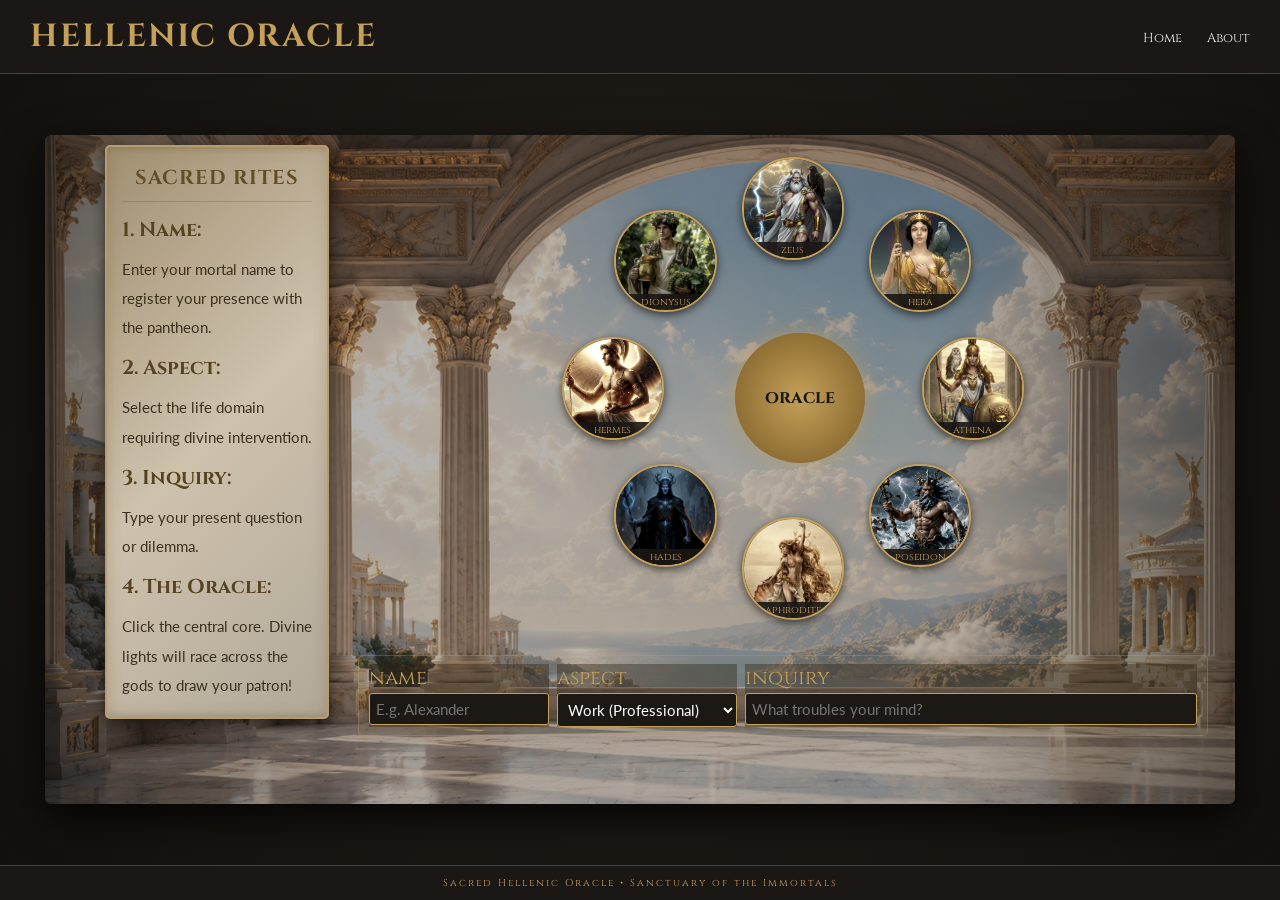
==== index.html @ efb9516e "Fifth commit: About and index.html in root" ====
<!DOCTYPE html>
<html lang="en">

<head>
    <meta charset="UTF-8">
    <meta name="viewport" content="width=device-width, initial-scale=1.0">
    <title>Hellenic Oracle | Sanctuary</title>
    <link href="https://fonts.googleapis.com/css2?family=Cinzel:wght@400;700&family=Lato:wght@300;400;700&display=swap" rel="stylesheet">
    <link rel="stylesheet" href="../css/style.css">
</head>

<body>
    <div id="lightning-overlay"></div>
    <div class="site-wrapper">

        <header>
    <div class="header-container">
        <h1><a href="index.html" class="home-link">Hellenic Oracle</a></h1>
        
        <div class="menu-toggle" id="menu-toggle">
            ☰
        </div>

        <nav id="nav-menu">
            <ul>
                <li><a href="index.html">Home</a></li>
                <li><a href="about.html">About</a></li>
            </ul>
        </nav>
    </div>
</header>

        <main class="main-sanctuary container">
            <div class="slide-container" id="slide-home">
                <div class="oracle-content" id="oracle-main-view">
                    <div class="sidebar-papyrus">
                        <div class="papyrus-scroll-inner">
                            <h3>Sacred Rites</h3>
                            <p><strong>1. Name:</p></strong> Enter your mortal name to register your presence with the pantheon.</p>
                            <p><strong>2. Aspect:</p></strong> Select the life domain requiring divine intervention.</p>
                            <p><strong>3. Inquiry:</p></strong> Type your present question or dilemma.</p>
                            <p><strong>4. The Oracle:</p></strong> Click the central core. Divine lights will race across the gods to draw your patron!</p>
                        </div>
                    </div>

                    <div class="workspace">
                        <div class="circle-container" id="gods-circle">
                            <div class="oracle-center" onclick="invokeOracle()">
                                <span>oracle</span>
                            </div>
                        </div>

                        <div class="oracle-form">
                            <div class="form-group">
                                <label>name</label>
                                <input type="text" id="seeker-name" placeholder="E.g. Alexander">
                            </div>
                            <div class="form-group">
                                <label>aspect</label>
                                <select id="seeker-aspect">
                                    <option value="Work">Work (Professional)</option>
                                    <option value="Studies">Education (Studies)</option>
                                    <option value="Relationship">Relationship (Romance)</option>
                                    <option value="Health">Health (Vitality)</option>
                                    <option value="Family">Family (Home)</option>
                                    <option value="Decision">Other Decisions</option>
                                </select>
                            </div>
                            <div class="form-group">
                                <label>inquiry</label>
                                <input type="text" id="seeker-query" placeholder="What troubles your mind?">
                            </div>
                        </div>
                    </div>
                </div>

                <div class="result-view" id="result-view" style="display: none;">
                    <div class="god-full-body">
                        <img id="result-img" src="" alt="Drawn God Marble Statue">
                    </div>
                    <div class="result-text">
                        <h3 id="result-aspect" style="font-size: 14px; color: var(--accent-gold); margin-bottom: 4px; font-family: 'Cinzel';"></h3>
                        <h2 id="result-god-name" style="font-size: 28px;">Zeus</h2>
                        <p class="description" id="result-god-desc"></p>
                        <div class="verdict">
                            <p><strong id="res-name"></strong>, regarding your query about <span id="res-domain-tag" style="color:var(--mythic-gold);"></span> ("<span id="res-query"></span>"):</p>
                            <p id="res-response" style="margin-top: 10px; color: #ffffff;"></p>
                        </div>
                        <button onclick="resetOracle()" class="btn-olympus" style="margin-top: 15px;">Consult Again</button>
                    </div>
                </div>
            </div>
        </main>

        <footer>
            Sacred Hellenic Oracle &bull; Sanctuary of the Immortals
        </footer>
    </div>

    <script src="../script.js"></script>
</body>
</html>
---- css/style.css ----
:root {
    --bg-midnight: #1a1714;
    --marble-white: #f5f2eb;
    --mythic-gold: #c5a059;
    --accent-gold: #e2c073;
    --shadow-grey: #2b2520;
}

::-webkit-scrollbar {
    display: none;
}

* {
    -ms-overflow-style: none;  
    scrollbar-width: none; 
}

* { box-sizing: border-box; margin: 0; padding: 0; }

body {
    background-color: #12100d;
    color: var(--marble-white);
    font-family: 'Lato', sans-serif;
    min-height: 100vh;
    display: flex;
    flex-direction: column;
    overflow-x: hidden;
}

.site-wrapper {
    width: 100%;
    min-height: 100vh;
    display: flex;
    flex-direction: column;
    background: radial-gradient(circle at center, #231f1a 0%, #12100d 100%);
}

header {
    width: 100%;
    background-color: var(--bg-midnight);
    border-bottom: 1px solid rgba(197, 160, 89, 0.3);
    z-index: 100;
    display: flex;
    justify-content: center;
    position: relative;
}

.header-container {
    width: 100%;
    max-width: 1500px; 
    padding: clamp(10px, 2vh, 15px) clamp(15px, 4vw, 30px);
    display: flex;
    justify-content: space-between;
    align-items: center;
}

header h1 a {
    color: var(--mythic-gold);
    text-decoration: none;
    font-family: 'Cinzel', serif;
    font-size: inherit;
    letter-spacing: inherit;
    transition: color 0.3s;
}

header h1 a:hover {
    color: var(--accent-gold); 
}

.menu-toggle {
    display: none;
    font-size: 26px;
    color: var(--mythic-gold);
    cursor: pointer;
    user-select: none;
}

nav ul { display: flex; list-style: none; gap: clamp(15px, 3vw, 25px); }
nav a {
    color: var(--marble-white);
    text-decoration: none;
    font-family: 'Cinzel', serif;
    font-size: clamp(11px, 1.4vw, 13px);
    transition: color 0.3s;
}
nav a:hover { color: var(--mythic-gold); }

.main-sanctuary {
    flex: 1;
    width: 100%;
    display: flex;
    align-items: center;
    justify-content: center;
    padding: clamp(5px, 1.5vh, 15px);
    overflow: hidden;
}

.slide-container {
    width: 95%;
    max-width: 1450px;
    aspect-ratio: 16/9;
    height: auto;
    min-height: 580px;
    max-height: 82vh;
    display: flex;
    align-items: center;
    flex-direction: column;
    margin: 0 auto;
    background-image: linear-gradient(90deg, rgba(18, 16, 13, 0.6) 0%, rgba(18, 16, 13, 0.3) 25%, rgba(18, 16, 13, 0.3) 75%, rgba(18, 16, 13, 0.6) 100%), url('../img/altar.png');
    background-size: cover;
    background-position: center;
    background-repeat: no-repeat;
    border-radius: 6px;
    box-shadow: 0 15px 40px rgba(0,0,0,0.8);
    position: relative;
    overflow-y: auto;
    overflow-x: hidden;
    display: flex;
    flex-direction: column;
    border: none;
}

#lightning-overlay {
    position: fixed;
    top: 0; left: 0; width: 100%; height: 100%;
    background: #ffffff;
    z-index: 9999;
    opacity: 0;
    pointer-events: none;
}

.flash-active {
    animation: mystic-lightning 0.7s cubic-bezier(0.1, 0.8, 0.3, 1);
}

@keyframes mystic-lightning {
    0% { opacity: 0; }
    10% { opacity: 0.9; }
    20% { opacity: 0.2; }
    45% { opacity: 1; }
    70% { opacity: 0.4; }
    100% { opacity: 0; }
}

h1, h2, h3 {
    font-family: 'Cinzel', serif;
    color: var(--mythic-gold);
    text-transform: uppercase;
    letter-spacing: 2px;
}

p, label { color: #dcd6cd; }

.oracle-content {
    display: grid;
    grid-template-columns: 272px 1fr;
    height: 100%;
    width: 100%;
    align-items: start;
    justify-items: start; 
    padding: 10px 10px 1px 12px; 
    gap: 12px;
}

.sidebar-papyrus {
    height: auto; 
    min-height: calc(35% - 3px); 
    margin: 0;
    margin-left: 48px;
    background: linear-gradient(135deg, #a19071 0%, #cec2ad 50%, #b1a898 100%);
    border-radius: 5px;
    padding: 11px 15px;
    color: #2b2316;
    box-shadow: inset 0 0 15px rgba(112, 85, 50, 0.3), 0 5px 15px rgba(0,0,0,0.6);
    border: 2px solid #b59b6d;
    display: flex;
    flex-direction: column;
    justify-content: flex-start;
    position: relative;
}

.sidebar-papyrus::before, .sidebar-papyrus::after {
    content: '';
    position: absolute;
    left: 0; right: 0;
    height: 6px;
    background: linear-gradient(to bottom, rgba(112,85,50,0.15), transparent);
    pointer-events: none;
}
.sidebar-papyrus::before { top: 0; border-radius: 5px 5px 0 0; }
.sidebar-papyrus::after { bottom: 0; background: linear-gradient(to top, rgba(112,85,50,0.15), transparent); border-radius: 0 0 5px 5px; }

.papyrus-scroll-inner {
    font-family: 'Lato', sans-serif;
    font-size: clamp(15px, 1.1vw, 11.5px);
    line-height: 1.95;
    color: #3b301e;
}

.papyrus-scroll-inner h3 {
    font-family: 'Cinzel', serif;
    font-size: clamp(20px, 1.3vw, 13px);
    color: #634d26;
    margin-bottom: 8px;
    text-align: center;
    letter-spacing: 1px;
    border-bottom: 1px solid rgba(112, 85, 50, 0.3);
    padding-bottom: 4px;
}

.papyrus-scroll-inner p {
    color: #4a3c26;
    margin-bottom: 6px;
}

.papyrus-scroll-inner strong {
    font-family: 'Cinzel', serif;
    font-size: clamp(20px, 1vw, 10.5px);
    color: #574321;
}

.workspace {
    display: block;
    flex-direction: column;
    align-items: center;
    justify-content: center;
    gap: 6px;
    height: 100%;
    width: 100%;
    max-width: none;
    margin: 0 auto;
    padding: 0;
    position: relative;
    z-index: 2;
    background-color: transparent;
    
}

.circle-container {
    position: relative;
    width: 275px;       
    height: 275px;      
    max-width: 275px; 
    max-height: 275px;
    margin: 0 auto 5px auto; 
    flex-shrink: 0;     
}

.oracle-center {
    position: absolute;
    top: 92%; left: 56%;
    transform: translate(-50%, -50%);
    width: clamp(130px, 9vw, 100px); 
    height: clamp(130px, 9vw, 100px);
    background: radial-gradient(circle, var(--mythic-gold), #785a25);
    border-radius: 50%;
    display: flex;
    align-items: center;
    justify-content: center;
    z-index: 5;
    cursor: pointer;
    box-shadow: 0 0 20px rgba(197, 160, 89, 0.6);
    transition: transform 0.3s;
}

.oracle-center:hover { transform: translate(-50%, -50%) scale(1.08); }
.oracle-center span { font-family: 'Cinzel', serif; font-weight: bold; color: #1a1714; font-size: clamp(18px, 1.2vw, 11px); text-align: center; }

.god-node {
    position: absolute;
    width: clamp(90px, 8vw, 110px);
    height: clamp(90px, 8vw, 110px);
    border-radius: 50%;
    border: 2px solid var(--mythic-gold);
    overflow: hidden;
    background: var(--shadow-grey);
    transition: all 0.3s ease;
    text-align: center;
    box-shadow: 0 3px 8px rgba(0,0,0,0.6);
}

.god-node img { 
    width: 100%; 
    height: 100%; 
    object-fit: cover; 
    filter: grayscale(30%) contrast(110%);
}

.god-node span { 
    position: absolute; bottom: 0px; left: -10px; right: -10px;
    font-size: clamp(10px, 0.95vw, 9px); font-family: 'Cinzel'; color: var(--mythic-gold);
    background: rgba(26, 23, 20, 0.9);
    padding: 1px 0;
}

.node-active {
    filter: grayscale(0%);
    transform: scale(1.15);
    border-color: #ffffff;
    box-shadow: 0 0 20px #ffffff, 0 0 10px var(--mythic-gold);
    z-index: 10;
}
.node-active img { filter: grayscale(0%) contrast(120%); }

.oracle-form {
    width: 100%;
    max-width: 850px;
    display: grid;
    grid-template-columns: 180px 180px 1fr;
    gap: clamp(6px, 1vw, 8px);
    background: rgba(202, 164, 75, 0.04);
    padding: clamp(6px, 1.2vh, 8px) clamp(8px, 1.2vw, 10px);
    border-radius: 5px;
    border: 1px solid rgba(197, 160, 89, 0.3);
    margin-left: auto;
    margin-right: auto;
    margin-top: 235px;
    position: relative;
    z-index: 5; 
}

.form-group { display: flex; flex-direction: column; background: rgba(48, 37, 20, 0.40);}
.form-group label { font-size: clamp(20px, 1.05vw, 10px); font-family: 'Cinzel'; margin-bottom: 2px; color: var(--mythic-gold); }
.form-group input, .form-group select {
    background: #1c1814;
    border: 1px solid var(--mythic-gold);
    padding: clamp(4px, 0.8vh, 6px) clamp(5px, 0.8vw, 6px);
    color: white;
    border-radius: 3px;
    font-family: 'Lato', sans-serif;
    font-size: clamp(15px, 1.1vw, 11px);
}

.result-view {
    display: none;
    grid-template-columns: clamp(460px, 32vw, 320px) 1fr;
    height: 100%;
    padding: clamp(20px, 3.5vh, 0px);
    z-index: 10;
    position: relative !important;
    top: 0; left: 0; 
    width: 100% !important; height: 100%;
    min-height: auto !important; 
    flex-direction: column !important;
    align-items: center !important;
    padding: 20 px 15px !important; 
    background: rgba(18, 16, 13, 0.75);
    overflow-y: visible;
    gap: 15px;
    
}

.god-full-body {
    height: 100%;
    display: flex;
    align-items: center;
    justify-content: center;
}

.god-full-body img {
    height: 380px;
    width: 280px;
    max-height: 85%;
    filter: drop-shadow(0 0 15px rgba(197, 160, 89, 0.3)) contrast(110%);
    border-radius: 5px;
    object-fit: cover;
    border: 1px solid rgba(197, 160, 89, 0.3);
}

.result-text {
    display: flex;
    flex-direction: column;
    justify-content: center;
    padding-left: clamp(15px, 2.5vw, 20px);
}


.res-aspect-title { font-size: clamp(12px, 1.4vw, 14px); color: var(--accent-gold); margin-bottom: 4px; font-family: 'Cinzel'; }
.result-text h2 { font-size: clamp(22px, 3vw, 28px); margin-bottom: 4px; }
.result-text .description { font-style: italic; color: var(--accent-gold); margin-bottom: 10px; font-size: clamp(11.5px, 1.3vw, 13px); line-height: 1.35; }
.result-text .verdict { 
    background: rgba(197, 160, 89, 0.1); 
    padding: clamp(10px, 1.5vh, 12px); 
    border-left: 4px solid var(--mythic-gold); 
    border-radius: 0 5px 5px 0;
    font-size: clamp(11.5px, 1.3vw, 13px);
    line-height: 1.4;
}

.res-resp-text { margin-top: clamp(8px, 1.2vh, 10px); color: #ffffff; }

.btn-olympus {
    padding: clamp(5px, 0.9vh, 6px) clamp(12px, 2vw, 16px);
    background: var(--mythic-gold);
    border: none;
    color: #1a1714;
    font-family: 'Cinzel';
    font-weight: bold;
    cursor: pointer;
    border-radius: 3px;
    transition: 0.3s;
    font-size: clamp(11px, 1.2vw, 12px);
}
.btn-reset-custom { margin-top: clamp(12px, 2vh, 15px); width: fit-content; }
.btn-olympus:hover { background: var(--accent-gold); box-shadow: 0 0 10px var(--mythic-gold); }

.slide-about-container {
    height: auto;
    min-height: clamp(620px, 78vh, 600px);
    background-image: linear-gradient(rgba(18, 16, 13, 0.85), rgba(18, 16, 13, 0.85)), url('../img/altar.png');
    background-size: cover;
    background-position: center center;
    background-repeat: no-repeat;
}

.about-view {
    padding: clamp(20px, 3.5vh, 30px) clamp(25px, 4vw, 35px);
    text-align: center;
    z-index: 5;
    margin: auto;
    width: 100%;
    
}

.about-icon { font-size: clamp(26px, 3.5vw, 30px); color: var(--mythic-gold); margin-bottom: 10px; }
.about-view h2 { font-size: clamp(24px, 3.2vw, 28px); margin-bottom: 10px; }
.about-view p { max-width: 650px; margin: 0 auto 15px; font-size: clamp(12.5px, 1.4vw, 14px); line-height: 1.45; }

.about-grid {
    display: grid;
    grid-template-columns: repeat(3, 1fr);
    gap: clamp(8px, 1.5vw, 10px);
    margin-top: 15px;
}

.about-card {
    padding: clamp(8px, 1.5vh, 10px);
    border: 1px solid rgba(197, 160, 89, 0.3);
    background: rgba(245, 242, 235, 0.03);
    border-radius: 5px;
}

.about-card-title { color: var(--mythic-gold); font-family: 'Cinzel'; margin-bottom: 6px; font-size: clamp(12px, 1.3vw, 13.5px); }
.about-card-text { font-size: clamp(11px, 1.2vw, 12.5px); }

.btn-about-return { display: inline-block; margin-top: clamp(15px, 2.5vh, 20px); text-decoration: none; }

footer {
    width: 100%;
    padding: clamp(8px, 1.5vh, 10px) clamp(0px, 4vw, 0px);
    border-top: 1px solid rgba(197, 160, 89, 0.3);
    text-align: center;
    font-size: clamp(10px, 1.1vw, 10px);
    font-family: 'Cinzel', serif;
    letter-spacing: 2px;
    background-color: var(--bg-midnight);
    color: var(--mythic-gold);
}

@media (max-width: 900px) {
    .menu-toggle { 
        display: block !important; 
        cursor: pointer;
        z-index: 10001;
    }
    
    nav {
        position: absolute;
        top: 100%; 
        left: 0; 
        width: 100%;
        background-color: var(--bg-midnight);
        border-bottom: 1px solid rgba(197, 160, 89, 0.3);
        max-height: 0; 
        overflow: hidden;
        transition: max-height 0.3s ease-in-out;
        box-shadow: 0 10px 20px rgba(0,0,0,0.5);
        z-index: 9999;
    }

    nav.active { 
        max-height: 200px; 
        overflow: visible !important;
    }

    nav ul {
        display: flex;
        flex-direction: column;
        align-items: center;
        width: 100%;
        padding: 15px 0;
        gap: 12px;
        list-style: none;
    }

    nav li {
        width: 100%;
        text-align: center;
    }

    nav a {
        display: block;
        width: 100%;
        padding: 8px 0;
        font-size: 16px; 
        color: var(--marble-white);
        pointer-events: auto;
    }

    nav a:hover {
        color: var(--mythic-gold);
    }

    .slide-container, .slide-about-container {
        height: auto !important;
        min-height: 100vh !important;
        max-height: none !important;
        aspect-ratio: unset !important;
        padding: 20px 10px !important;
        overflow-y: visible !important;
        
    }

    .main-sanctuary {
        height: auto;
        overflow-y: auto;
        align-items: flex-start;
    }

    .oracle-content {
        display: flex;
        flex-direction: column; 
        align-items: center;
        width: 100%;
        height: auto;
        padding: 0;
        gap: 15px;
    }

    .sidebar-papyrus {
        width: 100%;
        margin: 0;
        height: auto;
        min-height: auto;
        padding: 15px;
    }

    .workspace {
        width: 100%;
        height: auto;
        padding: 0;
        gap: 15px;
    }

    .oracle-form {
        position: relative;
        display: grid;
        grid-template-columns: 1fr;
        top: 10px;          
        width: 100%;
        gap: 10px;
        margin-bottom: 10px;
    }

    .circle-container {
        width: 240px;
        height: 240px;
        max-width: 240px;
        max-height: 240px;
        margin: 10px auto;
    }

    .result-view {
        display: none; 
    }

    .result-view[style*="display: grid"], 
    .result-view[style*="display: flex"] {
        display: flex !important;
        position: relative !important;
        width: 100% !important;
        height: auto !important;
        min-height: auto !important;
        flex-direction: column !important; 
        align-items: center !important;
        padding: 20px 15px !important;
        background: rgba(18, 16, 13, 0.75) !important;
        overflow-y: visible !important;
        gap: 20px !important;
    }

    .god-full-body { 
        height: auto; 
        width: 100%;
        display: flex;
        justify-content: center;
    }

    .god-full-body img {
        height: 260px;
        width: 200px;
    }

    .result-text { 
        padding-left: 0; 
        margin-top: 15px; 
        text-align: center;
    }

    .about-grid {
        grid-template-columns: 1fr; 
    }

    .about-view { padding: 20px 15px; }
}
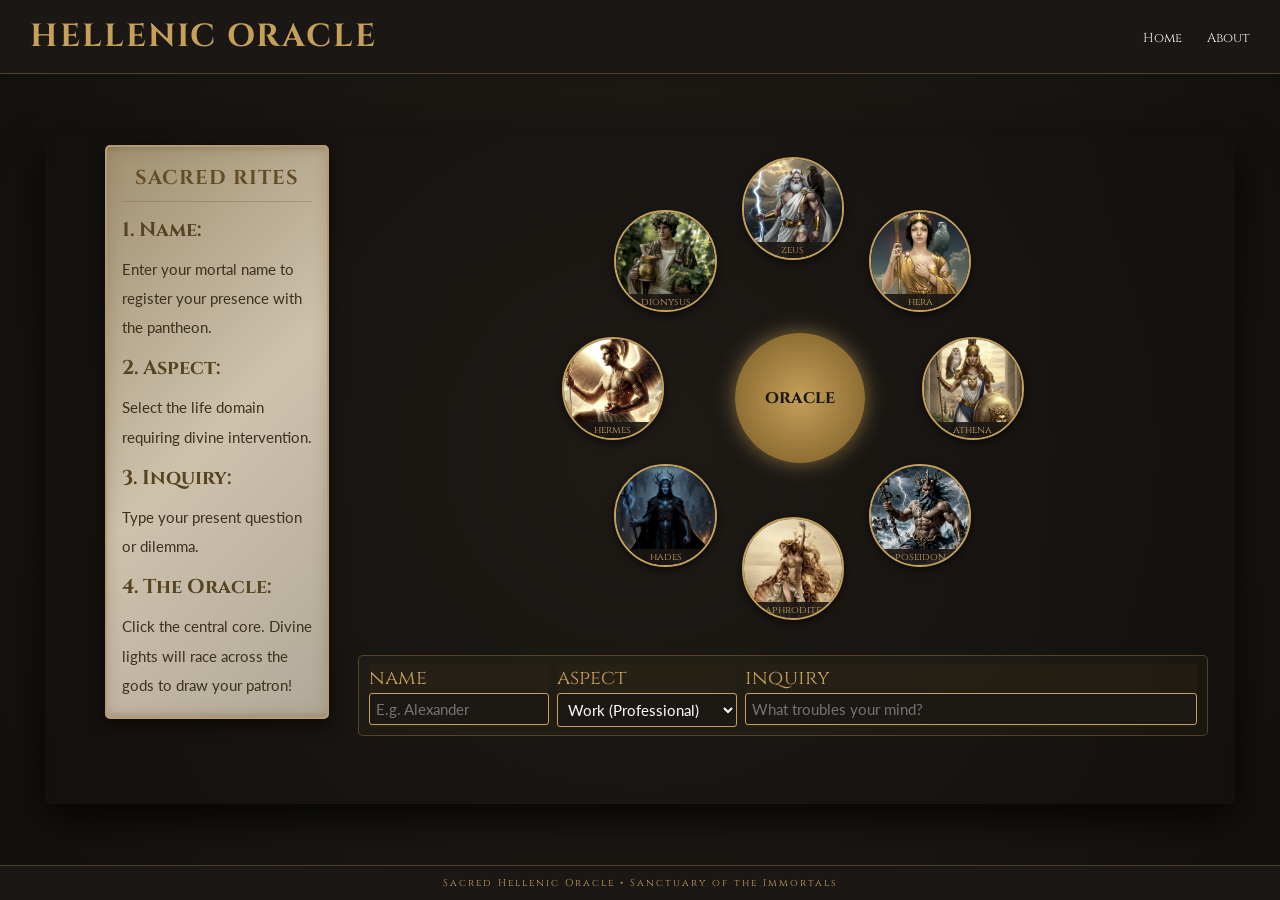
==== commit 28e1e82e: "Sixty commit: Fixed photos and and css links" ====
--- a/index.html
+++ b/index.html
@@ -6,7 +6,7 @@
     <meta name="viewport" content="width=device-width, initial-scale=1.0">
     <title>Hellenic Oracle | Sanctuary</title>
     <link href="https://fonts.googleapis.com/css2?family=Cinzel:wght@400;700&family=Lato:wght@300;400;700&display=swap" rel="stylesheet">
-    <link rel="stylesheet" href="../css/style.css">
+    <link rel="stylesheet" href="css/style.css">
 </head>
 
 <body>
--- a/css/style.css
+++ b/css/style.css
@@ -106,7 +106,7 @@
     align-items: center;
     flex-direction: column;
     margin: 0 auto;
-    background-image: linear-gradient(90deg, rgba(18, 16, 13, 0.6) 0%, rgba(18, 16, 13, 0.3) 25%, rgba(18, 16, 13, 0.3) 75%, rgba(18, 16, 13, 0.6) 100%), url('../img/altar.png');
+    background-image: linear-gradient(90deg, rgba(18, 16, 13, 0.6) 0%, rgba(18, 16, 13, 0.3) 25%, rgba(18, 16, 13, 0.3) 75%, rgba(18, 16, 13, 0.6) 100%), url('img/altar.png');
     background-size: cover;
     background-position: center;
     background-repeat: no-repeat;
@@ -407,7 +407,7 @@
 .slide-about-container {
     height: auto;
     min-height: clamp(620px, 78vh, 600px);
-    background-image: linear-gradient(rgba(18, 16, 13, 0.85), rgba(18, 16, 13, 0.85)), url('../img/altar.png');
+    background-image: linear-gradient(rgba(18, 16, 13, 0.85), rgba(18, 16, 13, 0.85)), url('img/altar.png');
     background-size: cover;
     background-position: center center;
     background-repeat: no-repeat;
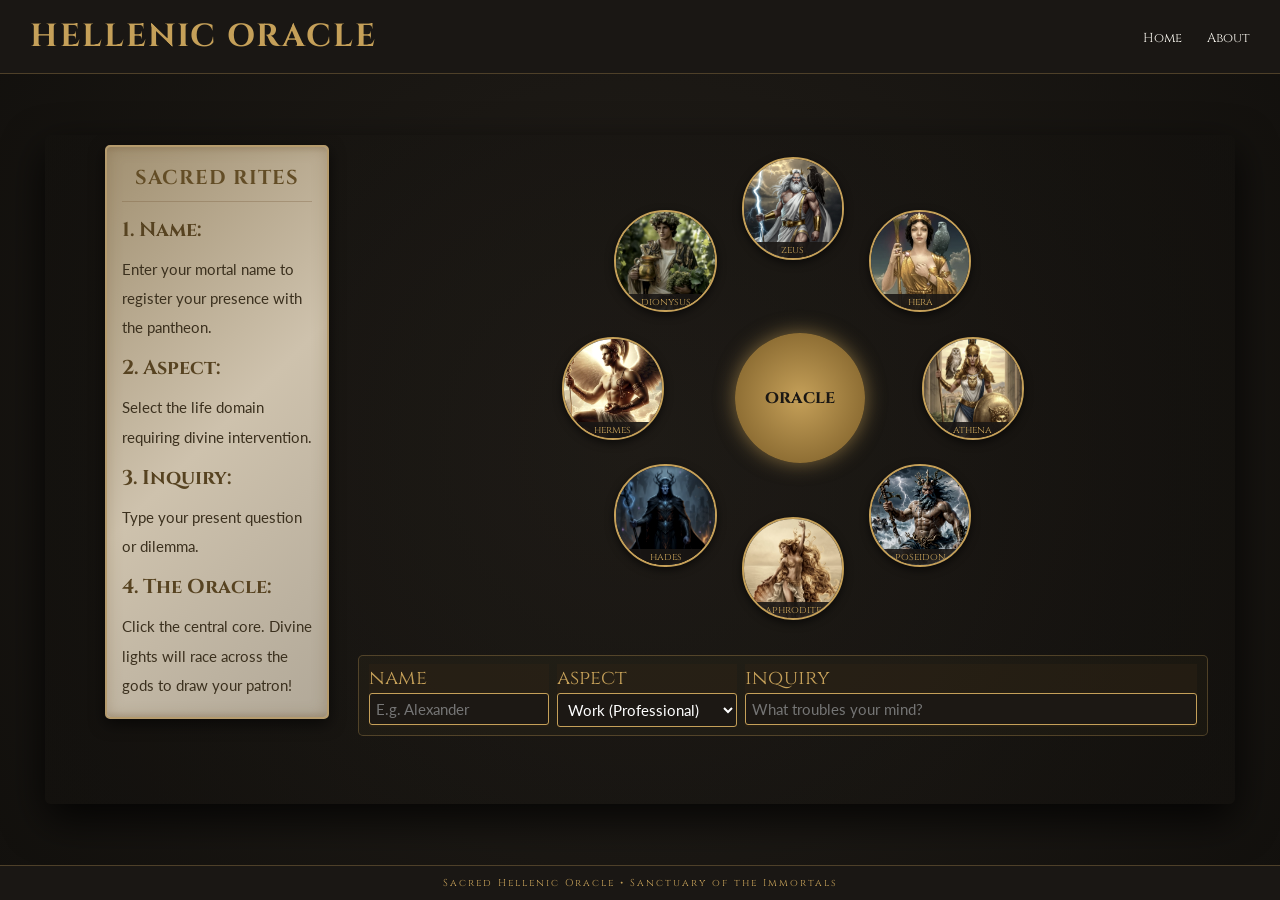
==== commit ec3778dc: "Seventy commit: Fixed js links" ====
--- a/index.html
+++ b/index.html
@@ -97,6 +97,6 @@
         </footer>
     </div>
 
-    <script src="../script.js"></script>
+    <script src="script.js"></script>
 </body>
 </html>
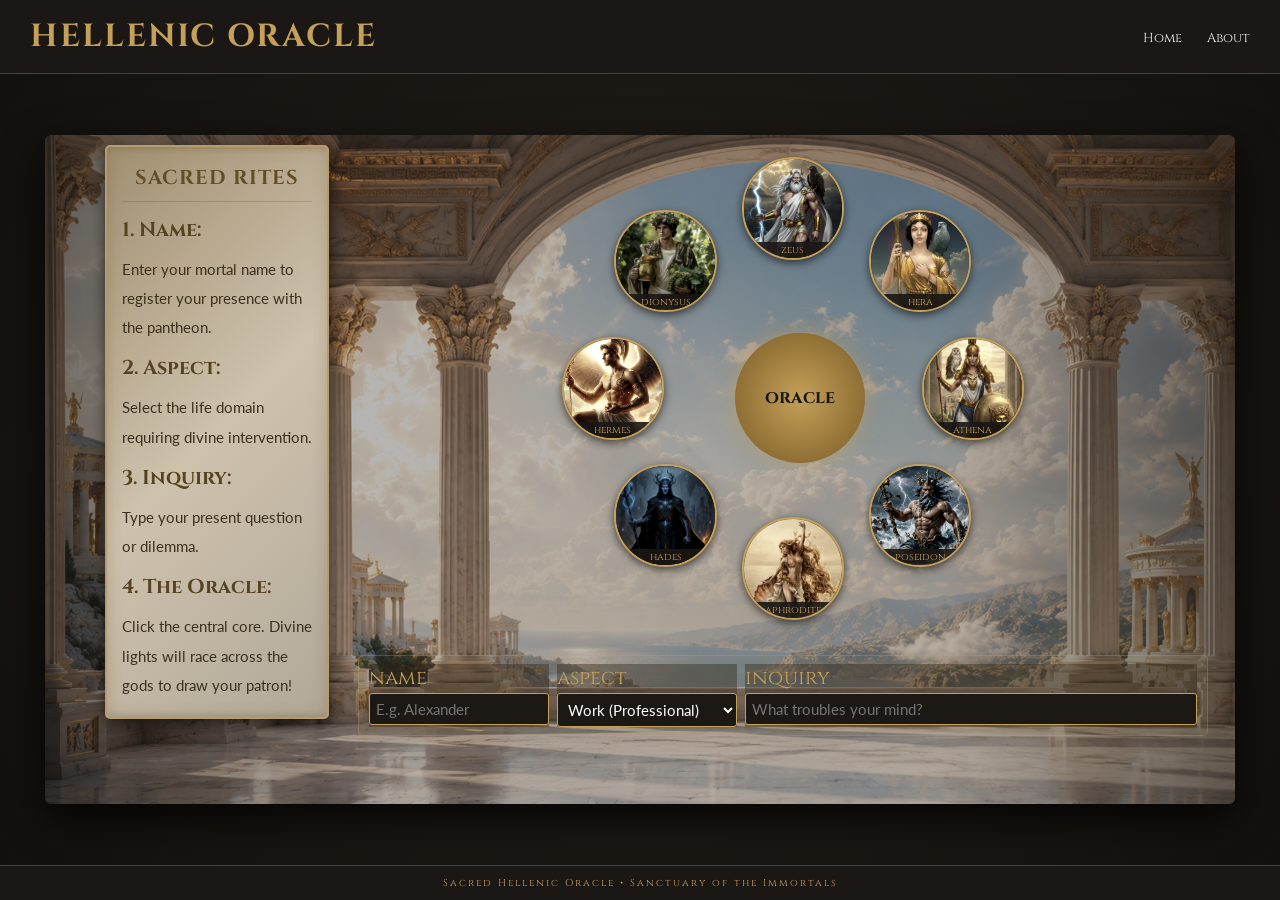
==== commit 14bc7a60: "Eight commit: Fixed background img, responsiveness" ====
--- a/index.html
+++ b/index.html
@@ -5,7 +5,8 @@
     <meta charset="UTF-8">
     <meta name="viewport" content="width=device-width, initial-scale=1.0">
     <title>Hellenic Oracle | Sanctuary</title>
-    <link href="https://fonts.googleapis.com/css2?family=Cinzel:wght@400;700&family=Lato:wght@300;400;700&display=swap" rel="stylesheet">
+    <link href="https://fonts.googleapis.com/css2?family=Cinzel:wght@400;700&family=Lato:wght@300;400;700&display=swap"
+        rel="stylesheet">
     <link rel="stylesheet" href="css/style.css">
 </head>
 
@@ -14,21 +15,19 @@
     <div class="site-wrapper">
 
         <header>
-    <div class="header-container">
-        <h1><a href="index.html" class="home-link">Hellenic Oracle</a></h1>
-        
-        <div class="menu-toggle" id="menu-toggle">
-            ☰
-        </div>
-
-        <nav id="nav-menu">
-            <ul>
-                <li><a href="index.html">Home</a></li>
-                <li><a href="about.html">About</a></li>
-            </ul>
-        </nav>
-    </div>
-</header>
+            <div class="header-container">
+                <h1><a href="index.html" class="home-link">Hellenic Oracle</a></h1>
+                <div class="menu-toggle" id="menu-toggle">
+                    ☰
+                </div>
+                <nav id="nav-menu">
+                    <ul>
+                        <li><a href="index.html">Home</a></li>
+                        <li><a href="about.html">About</a></li>
+                    </ul>
+                </nav>
+            </div>
+        </header>
 
         <main class="main-sanctuary container">
             <div class="slide-container" id="slide-home">
@@ -36,10 +35,12 @@
                     <div class="sidebar-papyrus">
                         <div class="papyrus-scroll-inner">
                             <h3>Sacred Rites</h3>
-                            <p><strong>1. Name:</p></strong> Enter your mortal name to register your presence with the pantheon.</p>
+                            <p><strong>1. Name:</p></strong> Enter your mortal name to register your presence with the
+                            pantheon.</p>
                             <p><strong>2. Aspect:</p></strong> Select the life domain requiring divine intervention.</p>
                             <p><strong>3. Inquiry:</p></strong> Type your present question or dilemma.</p>
-                            <p><strong>4. The Oracle:</p></strong> Click the central core. Divine lights will race across the gods to draw your patron!</p>
+                            <p><strong>4. The Oracle:</p></strong> Click the central core. Divine lights will race
+                            across the gods to draw your patron!</p>
                         </div>
                     </div>
 
@@ -79,14 +80,18 @@
                         <img id="result-img" src="" alt="Drawn God Marble Statue">
                     </div>
                     <div class="result-text">
-                        <h3 id="result-aspect" style="font-size: 14px; color: var(--accent-gold); margin-bottom: 4px; font-family: 'Cinzel';"></h3>
+                        <h3 id="result-aspect"
+                            style="font-size: 14px; color: var(--accent-gold); margin-bottom: 4px; font-family: 'Cinzel';">
+                        </h3>
                         <h2 id="result-god-name" style="font-size: 28px;">Zeus</h2>
                         <p class="description" id="result-god-desc"></p>
                         <div class="verdict">
-                            <p><strong id="res-name"></strong>, regarding your query about <span id="res-domain-tag" style="color:var(--mythic-gold);"></span> ("<span id="res-query"></span>"):</p>
+                            <p><strong id="res-name"></strong>, regarding your query about <span id="res-domain-tag"
+                                    style="color:var(--mythic-gold);"></span> ("<span id="res-query"></span>"):</p>
                             <p id="res-response" style="margin-top: 10px; color: #ffffff;"></p>
                         </div>
-                        <button onclick="resetOracle()" class="btn-olympus" style="margin-top: 15px;">Consult Again</button>
+                        <button onclick="resetOracle()" class="btn-olympus" style="margin-top: 15px;">Consult
+                            Again</button>
                     </div>
                 </div>
             </div>
@@ -98,5 +103,7 @@
     </div>
 
     <script src="script.js"></script>
+    
 </body>
+
 </html>
--- a/css/style.css
+++ b/css/style.css
@@ -11,11 +11,15 @@
 }
 
 * {
-    -ms-overflow-style: none;  
-    scrollbar-width: none; 
-}
-
-* { box-sizing: border-box; margin: 0; padding: 0; }
+    -ms-overflow-style: none;
+    scrollbar-width: none;
+}
+
+* {
+    box-sizing: border-box;
+    margin: 0;
+    padding: 0;
+}
 
 body {
     background-color: #12100d;
@@ -47,7 +51,7 @@
 
 .header-container {
     width: 100%;
-    max-width: 1500px; 
+    max-width: 1500px;
     padding: clamp(10px, 2vh, 15px) clamp(15px, 4vw, 30px);
     display: flex;
     justify-content: space-between;
@@ -64,7 +68,7 @@
 }
 
 header h1 a:hover {
-    color: var(--accent-gold); 
+    color: var(--accent-gold);
 }
 
 .menu-toggle {
@@ -75,7 +79,12 @@
     user-select: none;
 }
 
-nav ul { display: flex; list-style: none; gap: clamp(15px, 3vw, 25px); }
+nav ul {
+    display: flex;
+    list-style: none;
+    gap: clamp(15px, 3vw, 25px);
+}
+
 nav a {
     color: var(--marble-white);
     text-decoration: none;
@@ -83,7 +92,10 @@
     font-size: clamp(11px, 1.4vw, 13px);
     transition: color 0.3s;
 }
-nav a:hover { color: var(--mythic-gold); }
+
+nav a:hover {
+    color: var(--mythic-gold);
+}
 
 .main-sanctuary {
     flex: 1;
@@ -106,12 +118,12 @@
     align-items: center;
     flex-direction: column;
     margin: 0 auto;
-    background-image: linear-gradient(90deg, rgba(18, 16, 13, 0.6) 0%, rgba(18, 16, 13, 0.3) 25%, rgba(18, 16, 13, 0.3) 75%, rgba(18, 16, 13, 0.6) 100%), url('img/altar.png');
+    background-image: linear-gradient(90deg, rgba(18, 16, 13, 0.6) 0%, rgba(18, 16, 13, 0.3) 25%, rgba(18, 16, 13, 0.3) 75%, rgba(18, 16, 13, 0.6) 100%), url('../img/altar.png');
     background-size: cover;
     background-position: center;
     background-repeat: no-repeat;
     border-radius: 6px;
-    box-shadow: 0 15px 40px rgba(0,0,0,0.8);
+    box-shadow: 0 15px 40px rgba(0, 0, 0, 0.8);
     position: relative;
     overflow-y: auto;
     overflow-x: hidden;
@@ -122,7 +134,10 @@
 
 #lightning-overlay {
     position: fixed;
-    top: 0; left: 0; width: 100%; height: 100%;
+    top: 0;
+    left: 0;
+    width: 100%;
+    height: 100%;
     background: #ffffff;
     z-index: 9999;
     opacity: 0;
@@ -134,22 +149,44 @@
 }
 
 @keyframes mystic-lightning {
-    0% { opacity: 0; }
-    10% { opacity: 0.9; }
-    20% { opacity: 0.2; }
-    45% { opacity: 1; }
-    70% { opacity: 0.4; }
-    100% { opacity: 0; }
-}
-
-h1, h2, h3 {
+    0% {
+        opacity: 0;
+    }
+
+    10% {
+        opacity: 0.9;
+    }
+
+    20% {
+        opacity: 0.2;
+    }
+
+    45% {
+        opacity: 1;
+    }
+
+    70% {
+        opacity: 0.4;
+    }
+
+    100% {
+        opacity: 0;
+    }
+}
+
+h1,
+h2,
+h3 {
     font-family: 'Cinzel', serif;
     color: var(--mythic-gold);
     text-transform: uppercase;
     letter-spacing: 2px;
 }
 
-p, label { color: #dcd6cd; }
+p,
+label {
+    color: #dcd6cd;
+}
 
 .oracle-content {
     display: grid;
@@ -157,21 +194,21 @@
     height: 100%;
     width: 100%;
     align-items: start;
-    justify-items: start; 
-    padding: 10px 10px 1px 12px; 
+    justify-items: start;
+    padding: 10px 10px 1px 12px;
     gap: 12px;
 }
 
 .sidebar-papyrus {
-    height: auto; 
-    min-height: calc(35% - 3px); 
+    height: auto;
+    min-height: calc(35% - 3px);
     margin: 0;
     margin-left: 48px;
     background: linear-gradient(135deg, #a19071 0%, #cec2ad 50%, #b1a898 100%);
     border-radius: 5px;
     padding: 11px 15px;
     color: #2b2316;
-    box-shadow: inset 0 0 15px rgba(112, 85, 50, 0.3), 0 5px 15px rgba(0,0,0,0.6);
+    box-shadow: inset 0 0 15px rgba(112, 85, 50, 0.3), 0 5px 15px rgba(0, 0, 0, 0.6);
     border: 2px solid #b59b6d;
     display: flex;
     flex-direction: column;
@@ -179,16 +216,27 @@
     position: relative;
 }
 
-.sidebar-papyrus::before, .sidebar-papyrus::after {
+.sidebar-papyrus::before,
+.sidebar-papyrus::after {
     content: '';
     position: absolute;
-    left: 0; right: 0;
+    left: 0;
+    right: 0;
     height: 6px;
-    background: linear-gradient(to bottom, rgba(112,85,50,0.15), transparent);
+    background: linear-gradient(to bottom, rgba(112, 85, 50, 0.15), transparent);
     pointer-events: none;
 }
-.sidebar-papyrus::before { top: 0; border-radius: 5px 5px 0 0; }
-.sidebar-papyrus::after { bottom: 0; background: linear-gradient(to top, rgba(112,85,50,0.15), transparent); border-radius: 0 0 5px 5px; }
+
+.sidebar-papyrus::before {
+    top: 0;
+    border-radius: 5px 5px 0 0;
+}
+
+.sidebar-papyrus::after {
+    bottom: 0;
+    background: linear-gradient(to top, rgba(112, 85, 50, 0.15), transparent);
+    border-radius: 0 0 5px 5px;
+}
 
 .papyrus-scroll-inner {
     font-family: 'Lato', sans-serif;
@@ -233,24 +281,24 @@
     position: relative;
     z-index: 2;
     background-color: transparent;
-    
 }
 
 .circle-container {
     position: relative;
-    width: 275px;       
-    height: 275px;      
-    max-width: 275px; 
+    width: 275px;
+    height: 275px;
+    max-width: 275px;
     max-height: 275px;
-    margin: 0 auto 5px auto; 
-    flex-shrink: 0;     
+    margin: 0 auto 5px auto;
+    flex-shrink: 0;
 }
 
 .oracle-center {
     position: absolute;
-    top: 92%; left: 56%;
+    top: 92%;
+    left: 56%;
     transform: translate(-50%, -50%);
-    width: clamp(130px, 9vw, 100px); 
+    width: clamp(130px, 9vw, 100px);
     height: clamp(130px, 9vw, 100px);
     background: radial-gradient(circle, var(--mythic-gold), #785a25);
     border-radius: 50%;
@@ -263,8 +311,17 @@
     transition: transform 0.3s;
 }
 
-.oracle-center:hover { transform: translate(-50%, -50%) scale(1.08); }
-.oracle-center span { font-family: 'Cinzel', serif; font-weight: bold; color: #1a1714; font-size: clamp(18px, 1.2vw, 11px); text-align: center; }
+.oracle-center:hover {
+    transform: translate(-50%, -50%) scale(1.08);
+}
+
+.oracle-center span {
+    font-family: 'Cinzel', serif;
+    font-weight: bold;
+    color: #1a1714;
+    font-size: clamp(18px, 1.2vw, 11px);
+    text-align: center;
+}
 
 .god-node {
     position: absolute;
@@ -276,19 +333,24 @@
     background: var(--shadow-grey);
     transition: all 0.3s ease;
     text-align: center;
-    box-shadow: 0 3px 8px rgba(0,0,0,0.6);
-}
-
-.god-node img { 
-    width: 100%; 
-    height: 100%; 
-    object-fit: cover; 
+    box-shadow: 0 3px 8px rgba(0, 0, 0, 0.6);
+}
+
+.god-node img {
+    width: 100%;
+    height: 100%;
+    object-fit: cover;
     filter: grayscale(30%) contrast(110%);
 }
 
-.god-node span { 
-    position: absolute; bottom: 0px; left: -10px; right: -10px;
-    font-size: clamp(10px, 0.95vw, 9px); font-family: 'Cinzel'; color: var(--mythic-gold);
+.god-node span {
+    position: absolute;
+    bottom: 0px;
+    left: -10px;
+    right: -10px;
+    font-size: clamp(10px, 0.95vw, 9px);
+    font-family: 'Cinzel';
+    color: var(--mythic-gold);
     background: rgba(26, 23, 20, 0.9);
     padding: 1px 0;
 }
@@ -300,7 +362,10 @@
     box-shadow: 0 0 20px #ffffff, 0 0 10px var(--mythic-gold);
     z-index: 10;
 }
-.node-active img { filter: grayscale(0%) contrast(120%); }
+
+.node-active img {
+    filter: grayscale(0%) contrast(120%);
+}
 
 .oracle-form {
     width: 100%;
@@ -316,12 +381,24 @@
     margin-right: auto;
     margin-top: 235px;
     position: relative;
-    z-index: 5; 
-}
-
-.form-group { display: flex; flex-direction: column; background: rgba(48, 37, 20, 0.40);}
-.form-group label { font-size: clamp(20px, 1.05vw, 10px); font-family: 'Cinzel'; margin-bottom: 2px; color: var(--mythic-gold); }
-.form-group input, .form-group select {
+    z-index: 5;
+}
+
+.form-group {
+    display: flex;
+    flex-direction: column;
+    background: rgba(48, 37, 20, 0.40);
+}
+
+.form-group label {
+    font-size: clamp(20px, 1.05vw, 10px);
+    font-family: 'Cinzel';
+    margin-bottom: 2px;
+    color: var(--mythic-gold);
+}
+
+.form-group input,
+.form-group select {
     background: #1c1814;
     border: 1px solid var(--mythic-gold);
     padding: clamp(4px, 0.8vh, 6px) clamp(5px, 0.8vw, 6px);
@@ -338,16 +415,17 @@
     padding: clamp(20px, 3.5vh, 0px);
     z-index: 10;
     position: relative !important;
-    top: 0; left: 0; 
-    width: 100% !important; height: 100%;
-    min-height: auto !important; 
+    top: 0;
+    left: 0;
+    width: 100% !important;
+    height: 100%;
+    min-height: auto !important;
     flex-direction: column !important;
     align-items: center !important;
-    padding: 20 px 15px !important; 
+    padding: 20 px 15px !important;
     background: rgba(18, 16, 13, 0.75);
     overflow-y: visible;
     gap: 15px;
-    
 }
 
 .god-full-body {
@@ -374,20 +452,39 @@
     padding-left: clamp(15px, 2.5vw, 20px);
 }
 
-
-.res-aspect-title { font-size: clamp(12px, 1.4vw, 14px); color: var(--accent-gold); margin-bottom: 4px; font-family: 'Cinzel'; }
-.result-text h2 { font-size: clamp(22px, 3vw, 28px); margin-bottom: 4px; }
-.result-text .description { font-style: italic; color: var(--accent-gold); margin-bottom: 10px; font-size: clamp(11.5px, 1.3vw, 13px); line-height: 1.35; }
-.result-text .verdict { 
-    background: rgba(197, 160, 89, 0.1); 
-    padding: clamp(10px, 1.5vh, 12px); 
-    border-left: 4px solid var(--mythic-gold); 
+.res-aspect-title {
+    font-size: clamp(12px, 1.4vw, 14px);
+    color: var(--accent-gold);
+    margin-bottom: 4px;
+    font-family: 'Cinzel';
+}
+
+.result-text h2 {
+    font-size: clamp(22px, 3vw, 28px);
+    margin-bottom: 4px;
+}
+
+.result-text .description {
+    font-style: italic;
+    color: var(--accent-gold);
+    margin-bottom: 10px;
+    font-size: clamp(11.5px, 1.3vw, 13px);
+    line-height: 1.35;
+}
+
+.result-text .verdict {
+    background: rgba(197, 160, 89, 0.1);
+    padding: clamp(10px, 1.5vh, 12px);
+    border-left: 4px solid var(--mythic-gold);
     border-radius: 0 5px 5px 0;
     font-size: clamp(11.5px, 1.3vw, 13px);
     line-height: 1.4;
 }
 
-.res-resp-text { margin-top: clamp(8px, 1.2vh, 10px); color: #ffffff; }
+.res-resp-text {
+    margin-top: clamp(8px, 1.2vh, 10px);
+    color: #ffffff;
+}
 
 .btn-olympus {
     padding: clamp(5px, 0.9vh, 6px) clamp(12px, 2vw, 16px);
@@ -401,13 +498,21 @@
     transition: 0.3s;
     font-size: clamp(11px, 1.2vw, 12px);
 }
-.btn-reset-custom { margin-top: clamp(12px, 2vh, 15px); width: fit-content; }
-.btn-olympus:hover { background: var(--accent-gold); box-shadow: 0 0 10px var(--mythic-gold); }
+
+.btn-reset-custom {
+    margin-top: clamp(12px, 2vh, 15px);
+    width: fit-content;
+}
+
+.btn-olympus:hover {
+    background: var(--accent-gold);
+    box-shadow: 0 0 10px var(--mythic-gold);
+}
 
 .slide-about-container {
     height: auto;
     min-height: clamp(620px, 78vh, 600px);
-    background-image: linear-gradient(rgba(18, 16, 13, 0.85), rgba(18, 16, 13, 0.85)), url('img/altar.png');
+    background-image: linear-gradient(rgba(18, 16, 13, 0.85), rgba(18, 16, 13, 0.85)), url('../img/altar.png');
     background-size: cover;
     background-position: center center;
     background-repeat: no-repeat;
@@ -419,12 +524,26 @@
     z-index: 5;
     margin: auto;
     width: 100%;
-    
-}
-
-.about-icon { font-size: clamp(26px, 3.5vw, 30px); color: var(--mythic-gold); margin-bottom: 10px; }
-.about-view h2 { font-size: clamp(24px, 3.2vw, 28px); margin-bottom: 10px; }
-.about-view p { max-width: 650px; margin: 0 auto 15px; font-size: clamp(12.5px, 1.4vw, 14px); line-height: 1.45; }
+
+}
+
+.about-icon {
+    font-size: clamp(26px, 3.5vw, 30px);
+    color: var(--mythic-gold);
+    margin-bottom: 10px;
+}
+
+.about-view h2 {
+    font-size: clamp(24px, 3.2vw, 28px);
+    margin-bottom: 10px;
+}
+
+.about-view p {
+    max-width: 650px;
+    margin: 0 auto 15px;
+    font-size: clamp(12.5px, 1.4vw, 14px);
+    line-height: 1.45;
+}
 
 .about-grid {
     display: grid;
@@ -440,10 +559,22 @@
     border-radius: 5px;
 }
 
-.about-card-title { color: var(--mythic-gold); font-family: 'Cinzel'; margin-bottom: 6px; font-size: clamp(12px, 1.3vw, 13.5px); }
-.about-card-text { font-size: clamp(11px, 1.2vw, 12.5px); }
-
-.btn-about-return { display: inline-block; margin-top: clamp(15px, 2.5vh, 20px); text-decoration: none; }
+.about-card-title {
+    color: var(--mythic-gold);
+    font-family: 'Cinzel';
+    margin-bottom: 6px;
+    font-size: clamp(12px, 1.3vw, 13.5px);
+}
+
+.about-card-text {
+    font-size: clamp(11px, 1.2vw, 12.5px);
+}
+
+.btn-about-return {
+    display: inline-block;
+    margin-top: clamp(15px, 2.5vh, 20px);
+    text-decoration: none;
+}
 
 footer {
     width: 100%;
@@ -457,29 +588,110 @@
     color: var(--mythic-gold);
 }
 
+.slide-about-container {
+    height: auto;
+    min-height: clamp(620px, 78vh, 600px);
+    background-image: linear-gradient(rgba(18, 16, 13, 0.85), rgba(18, 16, 13, 0.85)), url('../img/altar.png');
+    background-size: cover;
+    background-position: center center;
+    background-repeat: no-repeat;
+}
+
+.about-view {
+    padding: clamp(20px, 3.5vh, 30px) clamp(25px, 4vw, 35px);
+    text-align: center;
+    z-index: 5;
+    margin: auto;
+    width: 100%;
+}
+
+.about-icon {
+    font-size: clamp(26px, 3.5vw, 30px);
+    color: var(--mythic-gold);
+    margin-bottom: 10px;
+}
+
+.about-view h2 {
+    font-size: clamp(24px, 3.2vw, 28px);
+    margin-bottom: 10px;
+}
+
+.about-view p {
+    max-width: 650px;
+    margin: 0 auto 15px;
+    font-size: clamp(12.5px, 1.4vw, 14px);
+    line-height: 1.45;
+}
+
+.about-grid {
+    display: grid;
+    grid-template-columns: repeat(3, 1fr);
+    gap: clamp(8px, 1.5vw, 10px);
+    margin-top: 15px;
+}
+
+.about-card {
+    padding: clamp(8px, 1.5vh, 10px);
+    border: 1px solid rgba(197, 160, 89, 0.3);
+    background: rgba(245, 242, 235, 0.03);
+    border-radius: 5px;
+}
+
+.about-card-title {
+    color: var(--mythic-gold);
+    font-family: 'Cinzel';
+    margin-bottom: 6px;
+    font-size: clamp(12px, 1.3vw, 13.5px);
+}
+
+.about-card-text {
+    font-size: clamp(11px, 1.2vw, 12.5px);
+}
+
+.btn-about-return {
+    display: inline-block;
+    margin-top: clamp(15px, 2.5vh, 20px);
+    text-decoration: none;
+}
+
+footer {
+    width: 100%;
+    padding: clamp(8px, 1.5vh, 10px) clamp(0px, 4vw, 0px);
+    border-top: 1px solid rgba(197, 160, 89, 0.3);
+    text-align: center;
+    font-size: clamp(10px, 1.1vw, 10px);
+    font-family: 'Cinzel', serif;
+    letter-spacing: 2px;
+    background-color: var(--bg-midnight);
+    color: var(--mythic-gold);
+}
+
+/* ==========================================
+   MEDIA QUERY PARA ECRÃS PEQUENOS (< 900px)
+   ========================================== */
 @media (max-width: 900px) {
-    .menu-toggle { 
-        display: block !important; 
+    .menu-toggle {
+        display: block !important;
         cursor: pointer;
         z-index: 10001;
     }
-    
+
     nav {
         position: absolute;
-        top: 100%; 
-        left: 0; 
+        top: 100%;
+        left: 0;
         width: 100%;
         background-color: var(--bg-midnight);
         border-bottom: 1px solid rgba(197, 160, 89, 0.3);
-        max-height: 0; 
+        max-height: 0;
         overflow: hidden;
         transition: max-height 0.3s ease-in-out;
-        box-shadow: 0 10px 20px rgba(0,0,0,0.5);
+        box-shadow: 0 10px 20px rgba(0, 0, 0, 0.5);
         z-index: 9999;
     }
 
-    nav.active { 
-        max-height: 200px; 
+    nav.active {
+        max-height: 200px;
         overflow: visible !important;
     }
 
@@ -502,7 +714,7 @@
         display: block;
         width: 100%;
         padding: 8px 0;
-        font-size: 16px; 
+        font-size: 16px;
         color: var(--marble-white);
         pointer-events: auto;
     }
@@ -511,105 +723,326 @@
         color: var(--mythic-gold);
     }
 
-    .slide-container, .slide-about-container {
+    /* Restaura o fundo do altar em ecrãs pequenos com caminho relativo correto */
+    .slide-container,
+    .slide-about-container {
+        width: 95% !important;
         height: auto !important;
-        min-height: 100vh !important;
+        min-height: 80vh !important;
         max-height: none !important;
         aspect-ratio: unset !important;
-        padding: 20px 10px !important;
+        padding: 15px 10px !important;
         overflow-y: visible !important;
-        
+        background-image: linear-gradient(rgba(18, 16, 13, 0.8), rgba(18, 16, 13, 0.8)), url('../img/altar.png') !important;
+        background-size: cover !important;
+        background-position: center center !important;
+        background-repeat: no-repeat !important;
     }
 
     .main-sanctuary {
         height: auto;
         overflow-y: auto;
         align-items: flex-start;
-    }
-
-    .oracle-content {
-        display: flex;
-        flex-direction: column; 
-        align-items: center;
-        width: 100%;
-        height: auto;
-        padding: 0;
-        gap: 15px;
+        padding: 10px 0;
+    }
+
+    /* Quando o Oráculo Principal está ativo (e resetado) */
+    .oracle-content[style*="display: grid"],
+    .oracle-content[style*="display: block"],
+    .oracle-content:not([style*="display: none"]) {
+        display: flex !important;
+        flex-direction: column !important;
+        align-items: center !important;
+        width: 100% !important;
+        height: auto !important;
+        padding: 0 !important;
+        gap: 15px !important;
+    }
+
+    /* Se o resultado estiver visível, esconde obrigatoriamente a vista principal */
+    .result-view[style*="display: grid"] ~ .oracle-content,
+    .result-view[style*="display: flex"] ~ .oracle-content {
+        display: none !important;
     }
 
     .sidebar-papyrus {
-        width: 100%;
-        margin: 0;
-        height: auto;
-        min-height: auto;
-        padding: 15px;
+        width: 100% !important;
+        margin: 0 !important;
+        height: auto !important;
+        min-height: auto !important;
+        padding: 15px !important;
     }
 
     .workspace {
-        width: 100%;
-        height: auto;
-        padding: 0;
-        gap: 15px;
+        display: flex !important;
+        flex-direction: column !important;
+        width: 100% !important;
+        height: auto !important;
+        padding: 0 !important;
+        gap: 15px !important;
+        margin-top: 0 !important;
+    }
+
+    .circle-container {
+        position: relative !important;
+        width: 220px !important;
+        height: 220px !important;
+        max-width: 220px !important;
+        max-height: 220px !important;
+        margin: 10px auto !important;
+        flex-shrink: 0 !important;
+        left: auto !important;
+        top: auto !important;
+        transform: none !important;
+    }
+
+    .circle-container .oracle-center {
+        position: absolute !important;
+        top: 50% !important;
+        left: 50% !important;
+        transform: translate(-50%, -50%) !important;
     }
 
     .oracle-form {
-        position: relative;
-        display: grid;
-        grid-template-columns: 1fr;
-        top: 10px;          
-        width: 100%;
-        gap: 10px;
-        margin-bottom: 10px;
-    }
-
-    .circle-container {
-        width: 240px;
-        height: 240px;
-        max-width: 240px;
-        max-height: 240px;
-        margin: 10px auto;
-    }
-
-    .result-view {
-        display: none; 
-    }
-
-    .result-view[style*="display: grid"], 
+        position: relative !important;
+        display: flex !important;
+        flex-direction: column !important;
+        top: 0 !important;
+        width: 100% !important;
+        gap: 10px !important;
+        margin: 0 !important;
+        background: rgba(202, 164, 75, 0.08) !important;
+    }
+
+    /* Quando a vista de resultados está ativa em mobile */
+    .result-view[style*="display: grid"],
     .result-view[style*="display: flex"] {
         display: flex !important;
         position: relative !important;
         width: 100% !important;
         height: auto !important;
         min-height: auto !important;
-        flex-direction: column !important; 
+        flex-direction: column !important;
         align-items: center !important;
-        padding: 20px 15px !important;
-        background: rgba(18, 16, 13, 0.75) !important;
+        padding: 15px 10px !important;
+        background: rgba(18, 16, 13, 0.85) !important;
         overflow-y: visible !important;
-        gap: 20px !important;
-    }
-
-    .god-full-body { 
-        height: auto; 
+        gap: 15px !important;
+        z-index: 20 !important;
+    }
+
+    .god-full-body {
+        height: auto;
         width: 100%;
         display: flex;
         justify-content: center;
     }
 
     .god-full-body img {
+        height: 240px;
+        width: 180px;
+    }
+
+    .result-text {
+        padding-left: 0;
+        margin-top: 10px;
+        text-align: center;
+    }
+
+    .about-grid {
+        grid-template-columns: 1fr;
+    }
+
+    .about-view {
+        padding: 10px 15px;
+    }
+}@media (max-width: 900px) {
+    .menu-toggle {
+        display: block !important;
+        cursor: pointer;
+        z-index: 10001;
+    }
+
+    nav {
+        position: absolute;
+        top: 100%;
+        left: 0;
+        width: 100%;
+        background-color: var(--bg-midnight);
+        border-bottom: 1px solid rgba(197, 160, 89, 0.3);
+        max-height: 0;
+        overflow: hidden;
+        transition: max-height 0.3s ease-in-out;
+        box-shadow: 0 10px 20px rgba(0, 0, 0, 0.5);
+        z-index: 9999;
+    }
+
+    nav.active {
+        max-height: 200px;
+        overflow: visible !important;
+    }
+
+    nav ul {
+        display: flex;
+        flex-direction: column;
+        align-items: center;
+        width: 100%;
+        padding: 15px 0;
+        gap: 12px;
+        list-style: none;
+    }
+
+    nav li {
+        width: 100%;
+        text-align: center;
+    }
+
+    nav a {
+        display: block;
+        width: 100%;
+        padding: 8px 0;
+        font-size: 16px;
+        color: var(--marble-white);
+        pointer-events: auto;
+    }
+
+    nav a:hover {
+        color: var(--mythic-gold);
+    }
+
+    /* Assegura que o fundo do altar reaparece perfeitamente no telemóvel */
+    .slide-container,
+    .slide-about-container {
+        width: 95% !important;
+        height: auto !important;
+        min-height: 85vh !important;
+        max-height: none !important;
+        aspect-ratio: unset !important;
+        padding: 20px 10px !important;
+        overflow-y: visible !important;
+        background-image: linear-gradient(rgba(18, 16, 13, 0.8), rgba(18, 16, 13, 0.8)), url('../img/altar.png') !important;
+        background-size: cover !important;
+        background-position: center center !important;
+        background-repeat: no-repeat !important;
+    }
+
+    .main-sanctuary {
+        height: auto;
+        overflow-y: auto;
+        align-items: flex-start;
+    }
+
+    /* VISTA PRINCIPAL (ORÁCULO) EM MOBILE */
+    .oracle-content {
+        display: flex !important;
+        flex-direction: column !important;
+        align-items: center !important;
+        width: 100% !important;
+        height: auto !important;
+        padding: 0 !important;
+        gap: 15px !important;
+    }
+
+    /* Se os resultados estiverem ativos, esconde o conteúdo principal */
+    #result-view[style*="display: grid"] ~ #oracle-main-view,
+    #result-view[style*="display: flex"] ~ #oracle-main-view {
+        display: none !important;
+    }
+
+    .sidebar-papyrus {
+        width: 100% !important;
+        margin: 0 !important;
+        height: auto !important;
+        min-height: auto !important;
+        padding: 15px !important;
+    }
+
+    .workspace {
+        display: flex !important;
+        flex-direction: column !important;
+        width: 100% !important;
+        height: auto !important;
+        padding: 0 !important;
+        gap: 15px !important;
+        margin-top: 0 !important;
+    }
+
+    .circle-container {
+        position: relative !important;
+        width: 240px !important;
+        height: 240px !important;
+        max-width: 240px !important;
+        max-height: 240px !important;
+        margin: 10px auto !important;
+        flex-shrink: 0 !important;
+        left: auto !important;
+        top: auto !important;
+        transform: none !important;
+    }
+
+    /* Centraliza e corrige a posição de cada deus na roda para telemóvel */
+    .circle-container .oracle-center {
+        position: absolute !important;
+        top: 50% !important;
+        left: 50% !important;
+        transform: translate(-50%, -50%) !important;
+    }
+
+    .oracle-form {
+        position: relative !important;
+        display: flex !important;
+        flex-direction: column !important;
+        top: 0 !important;
+        width: 100% !important;
+        gap: 10px !important;
+        margin: 0 !important;
+        background: rgba(202, 164, 75, 0.08) !important;
+    }
+
+    /* VISTA DE RESULTADOS EM MOBILE */
+    .result-view {
+        display: none !important;
+    }
+
+    .result-view[style*="display: grid"],
+    .result-view[style*="display: flex"] {
+        display: flex !important;
+        position: relative !important;
+        width: 100% !important;
+        height: auto !important;
+        min-height: auto !important;
+        flex-direction: column !important;
+        align-items: center !important;
+        padding: 20px 15px !important;
+        background: transparent !important;
+        overflow-y: visible !important;
+        gap: 15px !important;
+        z-index: 20 !important;
+    }
+
+    .god-full-body {
+        height: auto;
+        width: 100%;
+        display: flex;
+        justify-content: center;
+    }
+
+    .god-full-body img {
         height: 260px;
         width: 200px;
     }
 
-    .result-text { 
-        padding-left: 0; 
-        margin-top: 15px; 
+    .result-text {
+        padding-left: 0;
+        margin-top: 10px;
         text-align: center;
     }
 
     .about-grid {
-        grid-template-columns: 1fr; 
-    }
-
-    .about-view { padding: 20px 15px; }
+        grid-template-columns: 1fr;
+    }
+
+    .about-view {
+        padding: 10px 15px;
+    }
 }
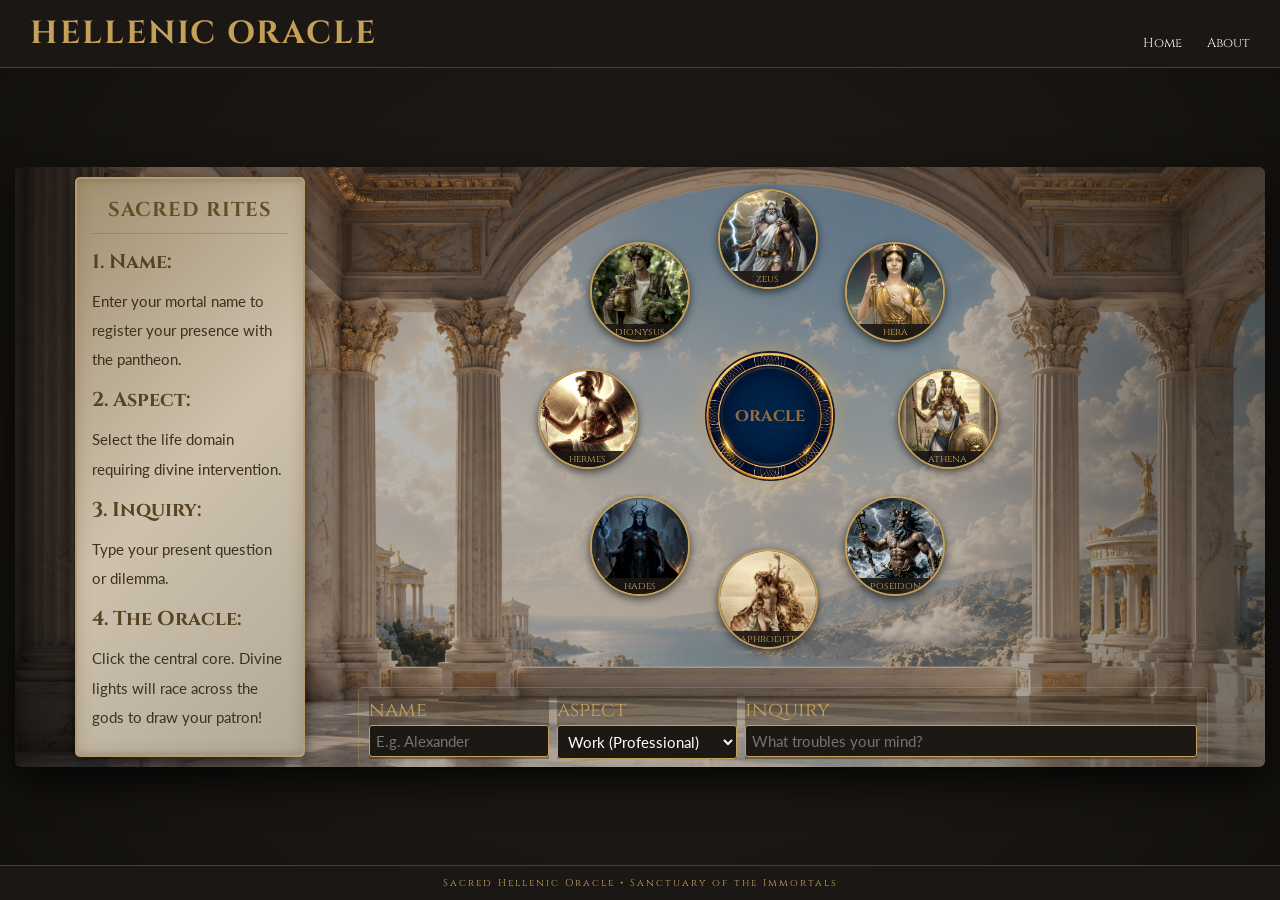
==== commit 1997a72f: "Tenth commit: Add img oracle, fixed size screen, deleted code duplicate" ====
--- a/index.html
+++ b/index.html
@@ -29,7 +29,7 @@
             </div>
         </header>
 
-        <main class="main-sanctuary container">
+        <main class="main-sanctuary">
             <div class="slide-container" id="slide-home">
                 <div class="oracle-content" id="oracle-main-view">
                     <div class="sidebar-papyrus">
--- a/css/style.css
+++ b/css/style.css
@@ -51,8 +51,8 @@
 
 .header-container {
     width: 100%;
-    max-width: 1500px;
-    padding: clamp(10px, 2vh, 15px) clamp(15px, 4vw, 30px);
+    max-width: 1310px;
+    padding: clamp(6px, 2vh, 12px) clamp(15px, 4vw, 30px);
     display: flex;
     justify-content: space-between;
     align-items: center;
@@ -83,6 +83,7 @@
     display: flex;
     list-style: none;
     gap: clamp(15px, 3vw, 25px);
+margin-top: 15px;
 }
 
 nav a {
@@ -108,16 +109,13 @@
 }
 
 .slide-container {
-    width: 95%;
-    max-width: 1450px;
-    aspect-ratio: 16/9;
-    height: auto;
-    min-height: 580px;
-    max-height: 82vh;
+    width: 1250px;
+    height: 600px;
+    flex-shrink: 0;
     display: flex;
     align-items: center;
     flex-direction: column;
-    margin: 0 auto;
+    margin: auto;
     background-image: linear-gradient(90deg, rgba(18, 16, 13, 0.6) 0%, rgba(18, 16, 13, 0.3) 25%, rgba(18, 16, 13, 0.3) 75%, rgba(18, 16, 13, 0.6) 100%), url('../img/altar.png');
     background-size: cover;
     background-position: center;
@@ -200,8 +198,9 @@
 }
 
 .sidebar-papyrus {
-    height: auto;
-    min-height: calc(35% - 3px);
+    width: 230px;
+    height: 580px;
+    flex-shrink: 0;
     margin: 0;
     margin-left: 48px;
     background: linear-gradient(135deg, #a19071 0%, #cec2ad 50%, #b1a898 100%);
@@ -285,22 +284,23 @@
 
 .circle-container {
     position: relative;
-    width: 275px;
+    width: 435px;
     height: 275px;
-    max-width: 275px;
-    max-height: 275px;
     margin: 0 auto 5px auto;
     flex-shrink: 0;
 }
 
 .oracle-center {
     position: absolute;
-    top: 92%;
-    left: 56%;
+    top: 87%;
+    left: 47%;
     transform: translate(-50%, -50%);
     width: clamp(130px, 9vw, 100px);
     height: clamp(130px, 9vw, 100px);
-    background: radial-gradient(circle, var(--mythic-gold), #785a25);
+    background-image: url('../img/oracle.jpeg');
+    background-size: cover;
+    background-position: center;
+    background-repeat: no-repeat;
     border-radius: 50%;
     display: flex;
     align-items: center;
@@ -318,15 +318,15 @@
 .oracle-center span {
     font-family: 'Cinzel', serif;
     font-weight: bold;
-    color: #1a1714;
+    color: #946b43;
     font-size: clamp(18px, 1.2vw, 11px);
     text-align: center;
 }
 
 .god-node {
     position: absolute;
-    width: clamp(90px, 8vw, 110px);
-    height: clamp(90px, 8vw, 110px);
+    width: clamp(90px, 8vw, 100px);
+    height: clamp(90px, 8vw, 100px);
     border-radius: 50%;
     border: 2px solid var(--mythic-gold);
     overflow: hidden;
@@ -412,17 +412,15 @@
     display: none;
     grid-template-columns: clamp(460px, 32vw, 320px) 1fr;
     height: 100%;
-    padding: clamp(20px, 3.5vh, 0px);
+    padding: clamp(120px, 2.5vh, 80px);
     z-index: 10;
     position: relative !important;
     top: 0;
     left: 0;
     width: 100% !important;
-    height: 100%;
     min-height: auto !important;
     flex-direction: column !important;
     align-items: center !important;
-    padding: 20 px 15px !important;
     background: rgba(18, 16, 13, 0.75);
     overflow-y: visible;
     gap: 15px;
@@ -510,18 +508,31 @@
 }
 
 .slide-about-container {
-    height: auto;
-    min-height: clamp(620px, 78vh, 600px);
+    width: 1250px;
+    height: 600px;
+    flex-shrink: 0;
+    display: flex;
+    align-items: center;
+    flex-direction: column;
+    margin: auto;
     background-image: linear-gradient(rgba(18, 16, 13, 0.85), rgba(18, 16, 13, 0.85)), url('../img/altar.png');
     background-size: cover;
-    background-position: center center;
+    background-position: center;
     background-repeat: no-repeat;
+    border-radius: 6px;
+    box-shadow: 0 15px 40px rgba(0, 0, 0, 0.8);
+    position: relative;
+    overflow-y: auto;
+    overflow-x: hidden;
+    display: flex;
+    flex-direction: column;
+    border: none;
 }
 
 .about-view {
     padding: clamp(20px, 3.5vh, 30px) clamp(25px, 4vw, 35px);
     text-align: center;
-    z-index: 5;
+    z-index: 1;
     margin: auto;
     width: 100%;
 
@@ -588,110 +599,29 @@
     color: var(--mythic-gold);
 }
 
-.slide-about-container {
-    height: auto;
-    min-height: clamp(620px, 78vh, 600px);
-    background-image: linear-gradient(rgba(18, 16, 13, 0.85), rgba(18, 16, 13, 0.85)), url('../img/altar.png');
-    background-size: cover;
-    background-position: center center;
-    background-repeat: no-repeat;
-}
-
-.about-view {
-    padding: clamp(20px, 3.5vh, 30px) clamp(25px, 4vw, 35px);
-    text-align: center;
-    z-index: 5;
-    margin: auto;
-    width: 100%;
-}
-
-.about-icon {
-    font-size: clamp(26px, 3.5vw, 30px);
-    color: var(--mythic-gold);
-    margin-bottom: 10px;
-}
-
-.about-view h2 {
-    font-size: clamp(24px, 3.2vw, 28px);
-    margin-bottom: 10px;
-}
-
-.about-view p {
-    max-width: 650px;
-    margin: 0 auto 15px;
-    font-size: clamp(12.5px, 1.4vw, 14px);
-    line-height: 1.45;
-}
-
-.about-grid {
-    display: grid;
-    grid-template-columns: repeat(3, 1fr);
-    gap: clamp(8px, 1.5vw, 10px);
-    margin-top: 15px;
-}
-
-.about-card {
-    padding: clamp(8px, 1.5vh, 10px);
-    border: 1px solid rgba(197, 160, 89, 0.3);
-    background: rgba(245, 242, 235, 0.03);
-    border-radius: 5px;
-}
-
-.about-card-title {
-    color: var(--mythic-gold);
-    font-family: 'Cinzel';
-    margin-bottom: 6px;
-    font-size: clamp(12px, 1.3vw, 13.5px);
-}
-
-.about-card-text {
-    font-size: clamp(11px, 1.2vw, 12.5px);
-}
-
-.btn-about-return {
-    display: inline-block;
-    margin-top: clamp(15px, 2.5vh, 20px);
-    text-decoration: none;
-}
-
-footer {
-    width: 100%;
-    padding: clamp(8px, 1.5vh, 10px) clamp(0px, 4vw, 0px);
-    border-top: 1px solid rgba(197, 160, 89, 0.3);
-    text-align: center;
-    font-size: clamp(10px, 1.1vw, 10px);
-    font-family: 'Cinzel', serif;
-    letter-spacing: 2px;
-    background-color: var(--bg-midnight);
-    color: var(--mythic-gold);
-}
-
-/* ==========================================
-   MEDIA QUERY PARA ECRÃS PEQUENOS (< 900px)
-   ========================================== */
 @media (max-width: 900px) {
-    .menu-toggle {
-        display: block !important;
+    .menu-toggle { 
+        display: block !important; 
         cursor: pointer;
         z-index: 10001;
     }
-
+    
     nav {
         position: absolute;
-        top: 100%;
-        left: 0;
+        top: 100%; 
+        left: 0; 
         width: 100%;
         background-color: var(--bg-midnight);
         border-bottom: 1px solid rgba(197, 160, 89, 0.3);
-        max-height: 0;
+        max-height: 0; 
         overflow: hidden;
         transition: max-height 0.3s ease-in-out;
-        box-shadow: 0 10px 20px rgba(0, 0, 0, 0.5);
+        box-shadow: 0 10px 20px rgba(0,0,0,0.5);
         z-index: 9999;
     }
 
-    nav.active {
-        max-height: 200px;
+    nav.active { 
+        max-height: 200px; 
         overflow: visible !important;
     }
 
@@ -714,7 +644,7 @@
         display: block;
         width: 100%;
         padding: 8px 0;
-        font-size: 16px;
+        font-size: 16px; 
         color: var(--marble-white);
         pointer-events: auto;
     }
@@ -723,216 +653,21 @@
         color: var(--mythic-gold);
     }
 
-    /* Restaura o fundo do altar em ecrãs pequenos com caminho relativo correto */
-    .slide-container,
-    .slide-about-container {
-        width: 95% !important;
+    .slide-container, .slide-about-container {
         height: auto !important;
-        min-height: 80vh !important;
+        min-height: 100vh !important;
         max-height: none !important;
         aspect-ratio: unset !important;
-        padding: 15px 10px !important;
+        padding: 20px 10px !important;
         overflow-y: visible !important;
-        background-image: linear-gradient(rgba(18, 16, 13, 0.8), rgba(18, 16, 13, 0.8)), url('../img/altar.png') !important;
-        background-size: cover !important;
-        background-position: center center !important;
-        background-repeat: no-repeat !important;
     }
 
     .main-sanctuary {
         height: auto;
         overflow-y: auto;
         align-items: flex-start;
-        padding: 10px 0;
-    }
-
-    /* Quando o Oráculo Principal está ativo (e resetado) */
-    .oracle-content[style*="display: grid"],
-    .oracle-content[style*="display: block"],
-    .oracle-content:not([style*="display: none"]) {
-        display: flex !important;
-        flex-direction: column !important;
-        align-items: center !important;
-        width: 100% !important;
-        height: auto !important;
-        padding: 0 !important;
-        gap: 15px !important;
-    }
-
-    /* Se o resultado estiver visível, esconde obrigatoriamente a vista principal */
-    .result-view[style*="display: grid"] ~ .oracle-content,
-    .result-view[style*="display: flex"] ~ .oracle-content {
-        display: none !important;
-    }
-
-    .sidebar-papyrus {
-        width: 100% !important;
-        margin: 0 !important;
-        height: auto !important;
-        min-height: auto !important;
-        padding: 15px !important;
-    }
-
-    .workspace {
-        display: flex !important;
-        flex-direction: column !important;
-        width: 100% !important;
-        height: auto !important;
-        padding: 0 !important;
-        gap: 15px !important;
-        margin-top: 0 !important;
-    }
-
-    .circle-container {
-        position: relative !important;
-        width: 220px !important;
-        height: 220px !important;
-        max-width: 220px !important;
-        max-height: 220px !important;
-        margin: 10px auto !important;
-        flex-shrink: 0 !important;
-        left: auto !important;
-        top: auto !important;
-        transform: none !important;
-    }
-
-    .circle-container .oracle-center {
-        position: absolute !important;
-        top: 50% !important;
-        left: 50% !important;
-        transform: translate(-50%, -50%) !important;
-    }
-
-    .oracle-form {
-        position: relative !important;
-        display: flex !important;
-        flex-direction: column !important;
-        top: 0 !important;
-        width: 100% !important;
-        gap: 10px !important;
-        margin: 0 !important;
-        background: rgba(202, 164, 75, 0.08) !important;
-    }
-
-    /* Quando a vista de resultados está ativa em mobile */
-    .result-view[style*="display: grid"],
-    .result-view[style*="display: flex"] {
-        display: flex !important;
-        position: relative !important;
-        width: 100% !important;
-        height: auto !important;
-        min-height: auto !important;
-        flex-direction: column !important;
-        align-items: center !important;
-        padding: 15px 10px !important;
-        background: rgba(18, 16, 13, 0.85) !important;
-        overflow-y: visible !important;
-        gap: 15px !important;
-        z-index: 20 !important;
-    }
-
-    .god-full-body {
-        height: auto;
-        width: 100%;
-        display: flex;
-        justify-content: center;
-    }
-
-    .god-full-body img {
-        height: 240px;
-        width: 180px;
-    }
-
-    .result-text {
-        padding-left: 0;
-        margin-top: 10px;
-        text-align: center;
-    }
-
-    .about-grid {
-        grid-template-columns: 1fr;
-    }
-
-    .about-view {
-        padding: 10px 15px;
-    }
-}@media (max-width: 900px) {
-    .menu-toggle {
-        display: block !important;
-        cursor: pointer;
-        z-index: 10001;
-    }
-
-    nav {
-        position: absolute;
-        top: 100%;
-        left: 0;
-        width: 100%;
-        background-color: var(--bg-midnight);
-        border-bottom: 1px solid rgba(197, 160, 89, 0.3);
-        max-height: 0;
-        overflow: hidden;
-        transition: max-height 0.3s ease-in-out;
-        box-shadow: 0 10px 20px rgba(0, 0, 0, 0.5);
-        z-index: 9999;
-    }
-
-    nav.active {
-        max-height: 200px;
-        overflow: visible !important;
-    }
-
-    nav ul {
-        display: flex;
-        flex-direction: column;
-        align-items: center;
-        width: 100%;
-        padding: 15px 0;
-        gap: 12px;
-        list-style: none;
-    }
-
-    nav li {
-        width: 100%;
-        text-align: center;
-    }
-
-    nav a {
-        display: block;
-        width: 100%;
-        padding: 8px 0;
-        font-size: 16px;
-        color: var(--marble-white);
-        pointer-events: auto;
-    }
-
-    nav a:hover {
-        color: var(--mythic-gold);
-    }
-
-    /* Assegura que o fundo do altar reaparece perfeitamente no telemóvel */
-    .slide-container,
-    .slide-about-container {
-        width: 95% !important;
-        height: auto !important;
-        min-height: 85vh !important;
-        max-height: none !important;
-        aspect-ratio: unset !important;
-        padding: 20px 10px !important;
-        overflow-y: visible !important;
-        background-image: linear-gradient(rgba(18, 16, 13, 0.8), rgba(18, 16, 13, 0.8)), url('../img/altar.png') !important;
-        background-size: cover !important;
-        background-position: center center !important;
-        background-repeat: no-repeat !important;
-    }
-
-    .main-sanctuary {
-        height: auto;
-        overflow-y: auto;
-        align-items: flex-start;
-    }
-
-    /* VISTA PRINCIPAL (ORÁCULO) EM MOBILE */
+    }
+
     .oracle-content {
         display: flex !important;
         flex-direction: column !important;
@@ -940,88 +675,64 @@
         width: 100% !important;
         height: auto !important;
         padding: 0 !important;
-        gap: 15px !important;
-    }
-
-    /* Se os resultados estiverem ativos, esconde o conteúdo principal */
-    #result-view[style*="display: grid"] ~ #oracle-main-view,
-    #result-view[style*="display: flex"] ~ #oracle-main-view {
-        display: none !important;
+        gap: 20px !important;
+        position: relative !important;
     }
 
     .sidebar-papyrus {
-        width: 100% !important;
-        margin: 0 !important;
-        height: auto !important;
-        min-height: auto !important;
-        padding: 15px !important;
+        width: 100%;
+        margin: 0;
+        height: auto;
+        min-height: auto;
+        padding: 15px;
     }
 
     .workspace {
-        display: flex !important;
-        flex-direction: column !important;
-        width: 100% !important;
-        height: auto !important;
-        padding: 0 !important;
-        gap: 15px !important;
-        margin-top: 0 !important;
+        width: 100%;
+        height: auto;
+        padding: 0;
+        gap: 15px;
+    }
+
+    .oracle-form {
+        position: relative;
+        display: grid;
+        grid-template-columns: 1fr;
+        top: 10px;          
+        width: 100%;
+        gap: 10px;
+        margin-bottom: 10px;
     }
 
     .circle-container {
-        position: relative !important;
-        width: 240px !important;
-        height: 240px !important;
-        max-width: 240px !important;
-        max-height: 240px !important;
-        margin: 10px auto !important;
-        flex-shrink: 0 !important;
-        left: auto !important;
-        top: auto !important;
-        transform: none !important;
-    }
-
-    /* Centraliza e corrige a posição de cada deus na roda para telemóvel */
-    .circle-container .oracle-center {
-        position: absolute !important;
-        top: 50% !important;
-        left: 50% !important;
-        transform: translate(-50%, -50%) !important;
-    }
-
-    .oracle-form {
-        position: relative !important;
-        display: flex !important;
-        flex-direction: column !important;
-        top: 0 !important;
-        width: 100% !important;
-        gap: 10px !important;
-        margin: 0 !important;
-        background: rgba(202, 164, 75, 0.08) !important;
-    }
-
-    /* VISTA DE RESULTADOS EM MOBILE */
+        width: 240px;
+        height: 240px;
+        max-width: 240px;
+        max-height: 240px;
+        margin: 10px auto;
+    }
+
     .result-view {
-        display: none !important;
-    }
-
-    .result-view[style*="display: grid"],
+        display: none; 
+    }
+
+    .result-view[style*="display: grid"], 
     .result-view[style*="display: flex"] {
         display: flex !important;
         position: relative !important;
         width: 100% !important;
         height: auto !important;
         min-height: auto !important;
-        flex-direction: column !important;
+        flex-direction: column !important; 
         align-items: center !important;
         padding: 20px 15px !important;
-        background: transparent !important;
+        background: rgba(18, 16, 13, 0.75) !important;
         overflow-y: visible !important;
-        gap: 15px !important;
-        z-index: 20 !important;
-    }
-
-    .god-full-body {
-        height: auto;
+        gap: 20px !important;
+    }
+
+    .god-full-body { 
+        height: auto; 
         width: 100%;
         display: flex;
         justify-content: center;
@@ -1032,17 +743,15 @@
         width: 200px;
     }
 
-    .result-text {
-        padding-left: 0;
-        margin-top: 10px;
+    .result-text { 
+        padding-left: 0; 
+        margin-top: 15px; 
         text-align: center;
     }
 
     .about-grid {
-        grid-template-columns: 1fr;
-    }
-
-    .about-view {
-        padding: 10px 15px;
-    }
+        grid-template-columns: 1fr; 
+    }
+
+    .about-view { padding: 20px 15px; }
 }
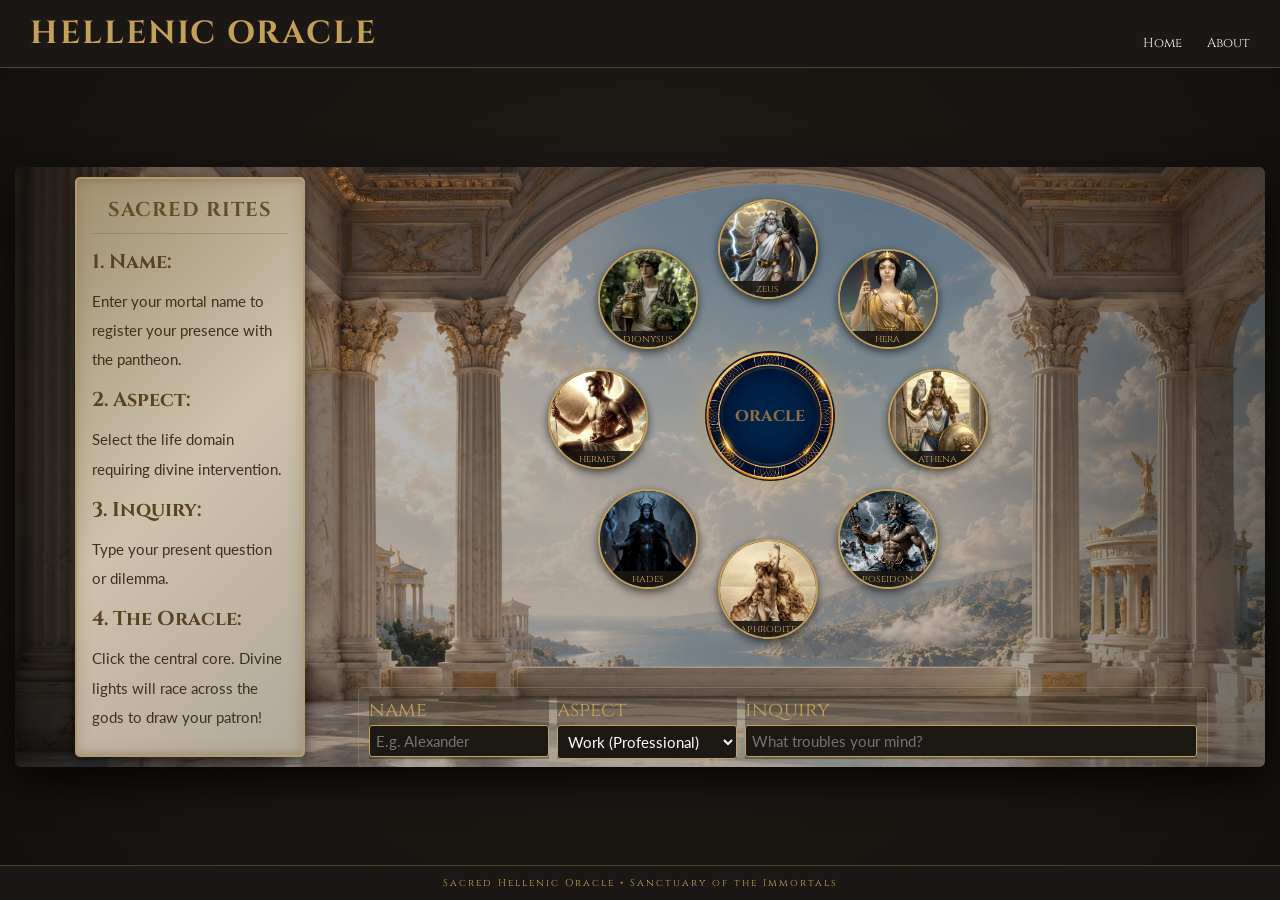
==== commit 488eb153: "Fifteenth commit: Error message form personalized" ====
--- a/index.html
+++ b/index.html
@@ -9,6 +9,16 @@
         rel="stylesheet">
     <link rel="stylesheet" href="css/style.css">
 </head>
+
+<div id="custom-warning-overlay" class="warning-overlay">
+    <div class="warning-papyrus">
+        <div class="warning-papyrus-inner">
+            <h3>Divine Decree</h3>
+            <p id="warning-message-text">The gods demand a Name and an Inquiry before the ritual begins!</p>
+            <button class="btn-olympus" onclick="closeCustomWarning()">Obey</button>
+        </div>
+    </div>
+</div>
 
 <body>
     <div id="lightning-overlay"></div>
@@ -103,7 +113,7 @@
     </div>
 
     <script src="script.js"></script>
-    
+
 </body>
 
 </html>
--- a/css/style.css
+++ b/css/style.css
@@ -83,7 +83,7 @@
     display: flex;
     list-style: none;
     gap: clamp(15px, 3vw, 25px);
-margin-top: 15px;
+    margin-top: 15px;
 }
 
 nav a {
@@ -125,8 +125,6 @@
     position: relative;
     overflow-y: auto;
     overflow-x: hidden;
-    display: flex;
-    flex-direction: column;
     border: none;
 }
 
@@ -524,8 +522,6 @@
     position: relative;
     overflow-y: auto;
     overflow-x: hidden;
-    display: flex;
-    flex-direction: column;
     border: none;
 }
 
@@ -599,29 +595,99 @@
     color: var(--mythic-gold);
 }
 
-@media (max-width: 900px) {
-    .menu-toggle { 
-        display: block !important; 
+.warning-overlay {
+    position: fixed;
+    top: 0;
+    left: 0;
+    width: 100%;
+    height: 100%;
+    background: rgba(18, 16, 13, 0.85);
+    display: none;
+    justify-content: center;
+    align-items: center;
+    z-index: 10000;
+    opacity: 0;
+    transition: opacity 0.3s ease;
+}
+
+.warning-overlay.warning-active {
+    display: flex;
+    opacity: 1;
+}
+
+.warning-papyrus {
+    width: 90%;
+    max-width: 400px;
+    background: linear-gradient(135deg, #a19071 0%, #cec2ad 50%, #b1a898 100%);
+    border-radius: 8px;
+    padding: 3px;
+    box-shadow: 0 15px 40px rgba(0, 0, 0, 0.8);
+    border: 2px solid #b59b6d;
+    position: relative;
+    transform: scale(0.9);
+    transition: transform 0.3s ease;
+}
+
+.warning-overlay.warning-active .warning-papyrus {
+    transform: scale(1);
+}
+
+.warning-papyrus-inner {
+    background: #e9ddc2;
+    border: 1px solid rgba(112, 85, 50, 0.5);
+    border-radius: 6px;
+    padding: 25px;
+    text-align: center;
+    color: #2b2316;
+    font-family: 'Lato', sans-serif;
+}
+
+.warning-papyrus-inner h3 {
+    font-family: 'Cinzel', serif;
+    color: #634d26;
+    font-size: 22px;
+    margin-bottom: 15px;
+    text-transform: uppercase;
+    letter-spacing: 2px;
+    border-bottom: 1px solid rgba(112, 85, 50, 0.3);
+    padding-bottom: 8px;
+}
+
+.warning-papyrus-inner p {
+    color: #4a3c26;
+    font-size: 16px;
+    line-height: 1.6;
+    margin-bottom: 20px;
+}
+
+.warning-papyrus-inner .btn-olympus {
+    font-size: 14px;
+    padding: 8px 24px;
+}
+
+@media (max-width: 1186px) {
+    .menu-toggle {
+        display: block !important;
         cursor: pointer;
         z-index: 10001;
     }
-    
+
     nav {
         position: absolute;
-        top: 100%; 
-        left: 0; 
+        top: 100%;
+        left: 0;
         width: 100%;
         background-color: var(--bg-midnight);
         border-bottom: 1px solid rgba(197, 160, 89, 0.3);
-        max-height: 0; 
+        max-height: 0;
         overflow: hidden;
         transition: max-height 0.3s ease-in-out;
-        box-shadow: 0 10px 20px rgba(0,0,0,0.5);
+        box-shadow: 0 10px 20px rgba(0, 0, 0, 0.5);
         z-index: 9999;
     }
 
-    nav.active { 
-        max-height: 200px; 
+    nav.active {
+        max-height: 200px;
         overflow: visible !important;
     }
 
@@ -644,7 +710,7 @@
         display: block;
         width: 100%;
         padding: 8px 0;
-        font-size: 16px; 
+        font-size: 16px;
         color: var(--marble-white);
         pointer-events: auto;
     }
@@ -653,19 +719,21 @@
         color: var(--mythic-gold);
     }
 
-    .slide-container, .slide-about-container {
+    .slide-container,
+    .slide-about-container {
+        width: 95% !important;
+        max-width: 480px !important;
         height: auto !important;
-        min-height: 100vh !important;
+        min-height: auto !important;
         max-height: none !important;
-        aspect-ratio: unset !important;
-        padding: 20px 10px !important;
+        padding: 10px 10px !important;
         overflow-y: visible !important;
     }
 
     .main-sanctuary {
         height: auto;
         overflow-y: auto;
-        align-items: flex-start;
+        align-items: relative !important;
     }
 
     .oracle-content {
@@ -675,55 +743,96 @@
         width: 100% !important;
         height: auto !important;
         padding: 0 !important;
-        gap: 20px !important;
+        gap: 0px !important;
         position: relative !important;
+        margin-bottom: 0 !important;
+    }
+
+    .oracle-center span {
+        font-family: 'Cinzel', serif;
+        font-weight: bold;
+        color: #946b43;
+        font-size: clamp(15px, 1.2vw, 11px);
+        text-align: center;
+    }
+
+    .oracle-center:hover {
+        transform: translate(-50%, -50%) scale(1.08) !important;
+        box-shadow: 0 0 30px rgba(197, 160, 89, 0.9) !important;
     }
 
     .sidebar-papyrus {
-        width: 100%;
-        margin: 0;
-        height: auto;
-        min-height: auto;
-        padding: 15px;
+        width: 100% !important;
+        margin: 0 !important;
+        height: auto !important;
+        min-height: auto !important;
+        padding: 10px 15px 0px 15px !important;
+        background: linear-gradient(135deg, #a19071 0%, #cec2ad 50%, #b1a898 100%);
+        border-radius: 5px;
+        border: 2px solid #b59b6d;
+        position: relative !important;
+    }
+
+    .papyrus-scroll-inner p,
+    .papyrus-scroll-inner h3 {
+        margin-bottom: 0px !important;
+        margin-top: 0 !important;
+        padding-bottom: 0px !important;
     }
 
     .workspace {
         width: 100%;
         height: auto;
         padding: 0;
-        gap: 15px;
+        gap: 0px;
+        margin-bottom: 0px !important;
+        display: flex;
+        flex-direction: column;
+        align-items: center;
+        order: 2;
     }
 
     .oracle-form {
         position: relative;
         display: grid;
         grid-template-columns: 1fr;
-        top: 10px;          
+        top: 0;
         width: 100%;
-        gap: 10px;
-        margin-bottom: 10px;
+        margin-top: 155px !important;
+        gap: 0px !important;
+        margin-bottom: 0px;
+    }
+
+    .oracle-center {
+        position: absolute !important;
+        top: 86% !important;
+        left: 50% !important;
+        transform: translate(-50%, -50%) !important;
+        width: clamp(100px, 9vw, 100px) !important;
+        height: clamp(100px, 9vw, 100px) !important;
     }
 
     .circle-container {
-        width: 240px;
-        height: 240px;
-        max-width: 240px;
-        max-height: 240px;
-        margin: 10px auto;
+        width: 240px !important;
+        height: 240px !important;
+        max-width: 240px !important;
+        max-height: 240px !important;
+        margin: 0px auto !important;
+        position: relative !important;
     }
 
     .result-view {
-        display: none; 
-    }
-
-    .result-view[style*="display: grid"], 
+        display: none;
+    }
+
+    .result-view[style*="display: grid"],
     .result-view[style*="display: flex"] {
         display: flex !important;
         position: relative !important;
         width: 100% !important;
         height: auto !important;
         min-height: auto !important;
-        flex-direction: column !important; 
+        flex-direction: column !important;
         align-items: center !important;
         padding: 20px 15px !important;
         background: rgba(18, 16, 13, 0.75) !important;
@@ -731,27 +840,34 @@
         gap: 20px !important;
     }
 
-    .god-full-body { 
-        height: auto; 
+    .god-full-body {
+        height: auto;
         width: 100%;
         display: flex;
         justify-content: center;
     }
 
     .god-full-body img {
-        height: 260px;
-        width: 200px;
-    }
-
-    .result-text { 
-        padding-left: 0; 
-        margin-top: 15px; 
+        height: 240px;
+        width: 180px;
+    }
+
+    .god-node {
+        width: 70px !important;
+        height: 70px !important;
+    }
+
+    .result-text {
+        padding-left: 0;
+        margin-top: 15px;
         text-align: center;
     }
 
     .about-grid {
-        grid-template-columns: 1fr; 
-    }
-
-    .about-view { padding: 20px 15px; }
+        grid-template-columns: 1fr;
+    }
+
+    .about-view {
+        padding: 20px 15px;
+    }
 }
